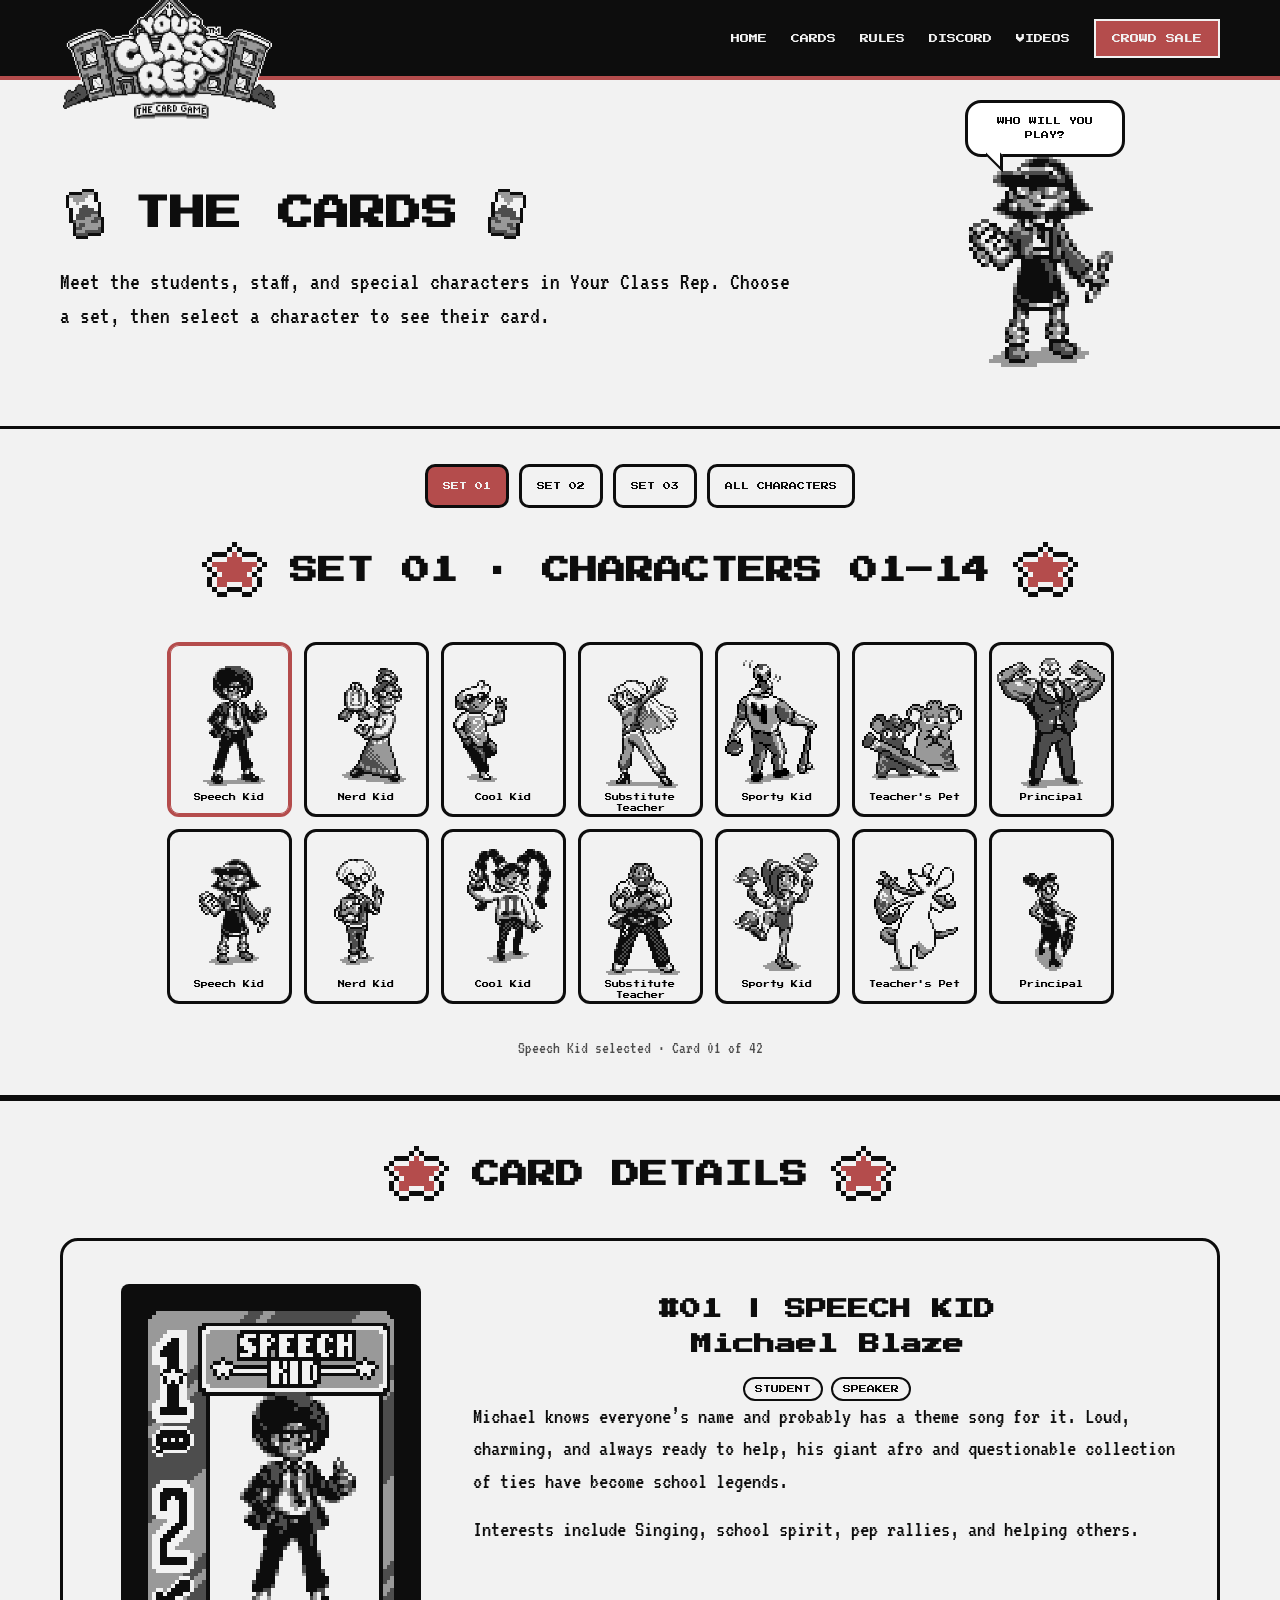
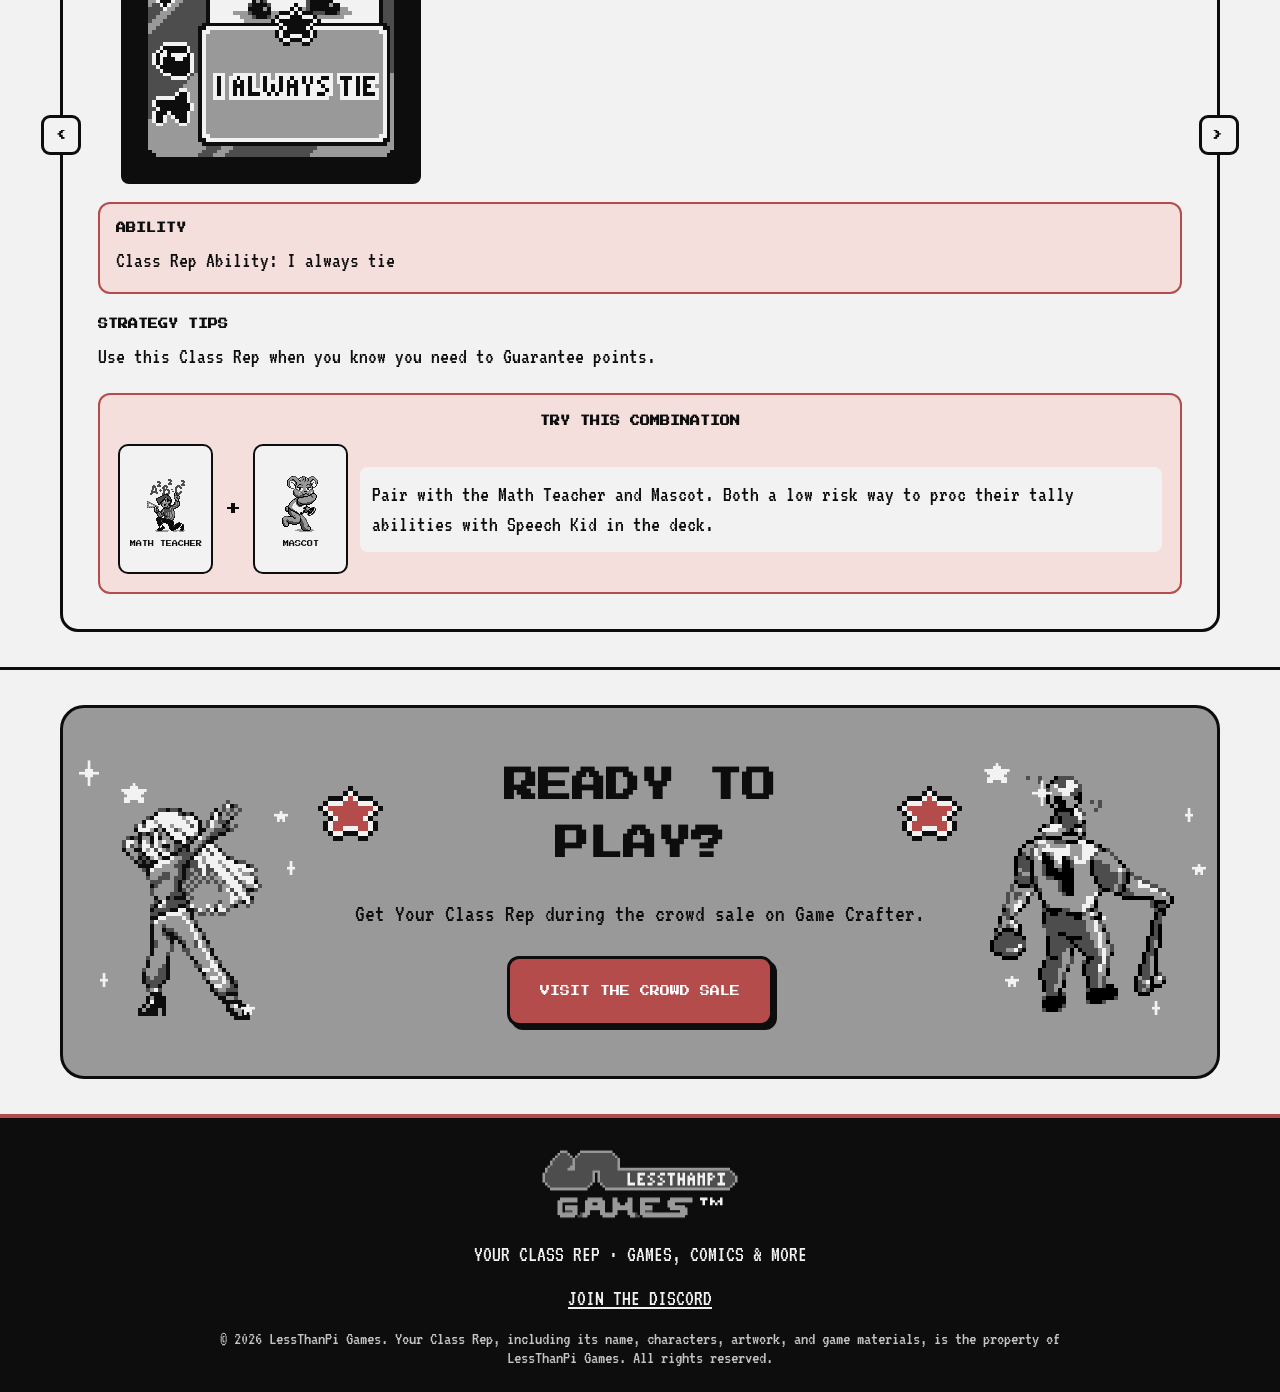
==== cards.html @ 97f9dc80 "Update cards.html" ====
<!doctype html>
<html lang="en">
<head>
  <meta charset="utf-8">
  <meta name="viewport" content="width=device-width, initial-scale=1">
  <title>Meet the Cards | Your Class Rep</title>
  <meta name="description" content="Browse the characters in Your Class Rep and select a character to see their card.">
  <link rel="icon" type="image/png" sizes="32x32" href="images/Assets/favicon-32.png">
  <link rel="icon" type="image/png" sizes="192x192" href="images/Assets/favicon-192.png">
  <link rel="apple-touch-icon" href="images/Assets/apple-touch-icon.png">
  <link rel="preconnect" href="https://fonts.googleapis.com">
  <link rel="preconnect" href="https://fonts.gstatic.com" crossorigin>
  <link href="https://fonts.googleapis.com/css2?family=Press+Start+2P&family=VT323&display=swap" rel="stylesheet">
  <style>
    :root { --black:#0d0d0d; --white:#f2f2f2; --light-gray:#999; --dark-gray:#4d4d4d; --red:#b44c4c; }
    * { box-sizing:border-box; }
    html { scroll-behavior:smooth; scroll-padding-top:100px; }
    body { margin:0; background:var(--white); color:var(--black); font:22px "VT323",monospace; }
    a { color:inherit; }
    h1,h2,h3,.pixel { font-family:"Press Start 2P",monospace; text-transform:uppercase; }
    h1 { font-size:clamp(22px,3vw,36px); line-height:1.5; margin:0; }
    h2 { font-size:clamp(15px,2vw,21px); line-height:1.7; margin:0; }
    h3 { font-size:10px; line-height:1.7; margin:0; }
    p { line-height:1.4; }
    .wrap { width:min(1160px,calc(100% - 40px)); margin:auto; }
    .topbar { position:sticky; top:0; z-index:10; background:var(--black); color:var(--white); border-bottom:4px solid var(--red); }
    .nav { position:relative; min-height:76px; display:flex; align-items:center; justify-content:flex-end; gap:22px; }
    .brand { position:absolute; z-index:2; left:0; top:-8px; display:block; }
    .brand img { display:block; width:220px; height:auto; max-width:none; object-fit:initial; }
    .navlinks { display:flex; align-items:center; justify-content:flex-end; gap:clamp(11px,2vw,24px); }
    .navlinks a { color:var(--white); text-decoration:none; font:9px "Press Start 2P",monospace; }
    .navlinks a:hover { color:#ff8b8b; }
    .navlinks .sale-nav { padding:13px 16px; background:var(--red); border:2px solid var(--white); }
    .page-head { display:grid; grid-template-columns:minmax(0,2fr) minmax(270px,1fr); align-items:center; gap:15px; padding:30px 0 26px; text-align:left; }
    .page-head p { max-width:740px; margin:15px 0 0; font-size:24px; }
    .page-head-portrait { position:relative; display:flex; min-height:290px; align-items:center; justify-content:center; }
    .page-head-art { width:216px; height:280px; object-fit:contain; image-rendering:pixelated; }
    .character-speech { position:absolute; top:-10px; right:95px; width:160px; padding:12px 10px; border:3px solid var(--black); border-radius:16px; background:#fff; font:8px/1.7 "Press Start 2P",monospace; text-align:center; }
    .character-speech::after { content:""; position:absolute; left:18px; bottom:-10px; width:14px; height:14px; border-right:3px solid var(--black); border-bottom:3px solid var(--black); background:#fff; transform:skewY(45deg); }
    .band { padding:35px 0; border-block:3px solid var(--black); }
    .section-title { display:flex; align-items:center; justify-content:center; gap:18px; margin-bottom:22px; text-align:center; }
    .section-title h2 { font-size:clamp(18px,2.7vw,28px); }
    .section-title::before,.section-title::after { content:""; flex:none; width:75px; height:80px; background:center/contain no-repeat url("images/Assets/RedStar.png"); }
    .page-heading { display:flex; align-items:center; justify-content:flex-start; gap:24px; }
    .page-heading img { width:50px; height:75px; object-fit:contain; image-rendering:pixelated; }
    .set-tabs { display:flex; justify-content:center; flex-wrap:wrap; gap:10px; margin:0 0 24px; }
    .set-tab { min-height:44px; padding:10px 15px; color:var(--black); background:var(--white); border:3px solid var(--black); border-radius:10px; font:8px/1.6 "Press Start 2P",monospace; cursor:pointer; }
    .set-tab[aria-pressed="true"],.set-tab:hover { color:var(--white); background:var(--red); }
    .rail-shell { position:relative; }
    .character-rail { display:grid; width:100%; grid-auto-flow:column; grid-template-rows:repeat(2,175px); grid-auto-columns:125px; gap:12px; padding:8px 8px 20px; overflow-x:auto; overscroll-behavior-x:contain; scroll-snap-type:x mandatory; scrollbar-color:var(--red) var(--dark-gray); }
    .character-rail.is-centered { justify-content:center; }
    .character { display:flex; min-width:0; flex-direction:column; align-items:center; justify-content:flex-start; padding:7px 7px 8px; background:var(--white); border:3px solid var(--black); border-radius:12px; scroll-snap-align:start; cursor:pointer; }
    .character img { flex:none; width:108px; height:140px; object-fit:contain; image-rendering:pixelated; }
    .character span { display:block; width:100%; margin-top:1px; font:7px/1.5 "Press Start 2P",monospace; text-align:center; }
    .character[aria-pressed="true"] { border-color:var(--red); box-shadow:inset 0 0 0 1px var(--red); }
    .character:hover,.character:focus-visible { border-color:var(--red); box-shadow:inset 0 0 0 1px var(--red); }
    .detail-visual { float:left; width:32%; margin:8px 28px 18px 0; }
    .card-types { display:flex; width:calc(100% - 32% - 28px); align-items:center; justify-content:center; gap:10px; margin:7px 0 0 calc(32% + 28px); text-align:center; }
    .type-tags { display:flex; justify-content:flex-start; gap:8px; }
    .type-tags span { padding:6px 10px; border:2px solid var(--black); border-radius:18px; background:var(--white); font:8px "Press Start 2P",monospace; }
    .selected-count { margin:12px 0 0; color:var(--dark-gray); font-size:17px; text-align:center; }
    .detail { position:relative; display:flow-root; padding:35px; border:3px solid var(--black); border-radius:18px; background:var(--white); }
    .detail-card { display:flex; justify-content:center; padding:0; background:transparent; border-radius:0; overflow:visible; }
    .detail-card img { display:block; width:min(100%,300px); height:auto; border-radius:8px; object-fit:contain; image-rendering:pixelated; }
    .detail-copy { padding-top:8px; }
    .detail-copy h2 { margin-bottom:14px; }
    #detail-name { width:calc(100% - 32% - 28px); margin:8px 0 14px calc(32% + 28px); text-align:center; }
    #detail-name span { display:block; }
    .card-nav { position:absolute; top:50%; z-index:3; display:grid; width:40px; height:40px; place-items:center; transform:translateY(-50%); color:var(--black); background:var(--white); border:3px solid var(--black); border-radius:9px; font:14px "Press Start 2P",monospace; cursor:pointer; }
    .card-nav.previous { left:-22px; }
    .card-nav.next { right:-22px; }
    .card-nav:hover,.card-nav:focus-visible { color:var(--white); background:var(--red); }
    #detail-name { text-transform:none; }
    .detail-copy p { margin:0 0 16px; font-size:23px; }
    .detail-interests { margin-bottom:12px!important; }
    .detail-interests strong { font-family:"Press Start 2P",monospace; font-size:9px; }
    .placeholder { clear:left; width:100%; margin:20px 0 0; padding:16px; background:#f4dfdc; border:2px solid var(--red); border-radius:12px; }
    .placeholder h3 { margin-bottom:8px; }
    .placeholder p { margin:0; }
    .strategy-tips { clear:left; width:100%; margin:20px 0 0; padding:2px 0; background:var(--white); }
    .strategy-tips h3 { margin-bottom:8px; }
    .strategy-tips p { margin:0; }
    .combination { clear:left; margin-top:20px; padding:18px; background:#f4dfdc; border:2px solid var(--red); border-radius:12px; }
    .combination h3 { margin-bottom:14px; text-align:center; }
    .combination-content { display:grid; grid-template-columns:auto auto auto minmax(150px,1fr); align-items:center; gap:12px; }
    .combo-character { display:flex; width:95px; min-height:130px; flex-direction:column; align-items:center; justify-content:center; padding:8px; color:var(--black); background:var(--white); border:2px solid var(--black); border-radius:10px; text-align:center; text-decoration:none; cursor:pointer; }
    .combo-character:hover,.combo-character:focus-visible { outline:3px solid var(--red); outline-offset:2px; }
    .combo-character img { width:54px; height:70px; object-fit:contain; image-rendering:pixelated; }
    .combo-character span { font:6px/1.6 "Press Start 2P",monospace; }
    .combo-plus { font:16px "Press Start 2P",monospace; }
    .combo-copy { margin:0!important; padding:12px; background:var(--white); border-radius:8px; }
    .community { position:relative; max-width:1160px; min-height:320px; margin:35px auto; padding:50px 250px; color:var(--black); background:var(--light-gray); text-align:center; border:3px solid var(--black); border-radius:24px; overflow:hidden; }
    .community .section-title { margin-bottom:18px; }
    .community .section-title h2 { font-size:clamp(22px,3vw,34px); }
    .community-character { position:absolute; top:50%; width:216px; height:280px; transform:translateY(-50%); }
    .community-character.left { left:15px; }
    .community-character.right { right:15px; }
    .community-art { position:absolute; inset:0; width:216px; height:280px; object-fit:contain; image-rendering:pixelated; pointer-events:none; }
    .community-sparkle { position:absolute; width:42px; height:45px; object-fit:contain; pointer-events:none; }
    .community-sparkle.s4 { top:20px; left:35px; }
    .community-sparkle.s5 { top:95px; right:-18px; }
    .community-sparkle.s6 { bottom:0; right:25px; }
    .community-sparkle.s1 { top:0; left:-10px; }
    .community-sparkle.s2 { top:42px; right:-8px; }
    .community-sparkle.s3 { bottom:28px; left:5px; }
    .community .button { min-height:70px; padding:20px 30px; color:#fff; background:var(--red); border-color:var(--black); border-radius:12px; font-size:10px; }
    .community .button:hover { color:#fff; background:var(--black); }
    .community p { font-size:24px; }
    .button { display:inline-flex; justify-content:center; align-items:center; min-height:48px; padding:12px 18px; color:var(--white); background:var(--red); border:3px solid var(--black); box-shadow:4px 4px 0 var(--black); text-decoration:none; font:8px "Press Start 2P",monospace; line-height:1.8; }
    .button:hover { background:var(--black); }
    footer { padding:25px; color:var(--white); background:var(--black); text-align:center; border-top:4px solid var(--red); }
    .maker-logo { display:block; width:min(210px,58vw); height:auto; margin:0 auto 18px; }
    footer a { color:var(--white); }
    @media(max-width:1000px) {
      .nav { display:block; min-height:0; padding:16px 0 8px; }
      .navlinks { display:flex; width:100%; flex-direction:column; align-items:flex-end; justify-content:flex-start; gap:10px; margin:0; padding:0; text-align:right; }
      .navlinks .sale-nav { margin-left:0; }
    }
    @media(max-width:800px) {
      .brand img { width:220px; }
      .navlinks a { font-size:7px; }
      .detail { padding:22px; }
      .detail-visual { width:34%; margin-right:20px; }
      #detail-name,.card-types { width:calc(100% - 34% - 20px); margin-left:calc(34% + 20px); }
    }
    @media(max-width:560px) {
      body { font-size:20px; }
      .wrap { width:calc(100% - 28px); }
      .brand { top:-6px; }
      .brand img { width:220px; height:auto; }
      .navlinks a { font-size:6px; }
      .navlinks .sale-nav { padding:9px; }
      .page-head { grid-template-columns:minmax(0,2fr) minmax(150px,1fr); gap:8px; padding:22px 0 18px; }
      .page-head-portrait { min-height:160px; }
      .page-head-art { width:108px; height:140px; }
      .character-speech { top:-6px; right:95px; width:125px; padding:8px 6px; font-size:6px; }
      .community { min-height:250px; padding:40px 155px; }
      .community-character { width:108px; height:140px; }
      .community-art { width:108px; height:140px; }
      .community-sparkle { width:30px; height:32px; }
      .community-sparkle.s1 { top:8px; left:-8px; }
      .community-sparkle.s2 { top:32px; right:-8px; }
      .community-sparkle.s3 { bottom:16px; left:0; }
      .band { padding:25px 0; }
      .character-rail { grid-template-rows:repeat(2,115px); grid-auto-columns:105px; gap:9px; }
      .character img { width:54px; height:70px; }
      .character span { font-size:6px; }
      .detail { padding:15px; }
      .detail-visual { width:40%; margin:6px 14px 14px 0; }
      #detail-name,.card-types { width:calc(100% - 40% - 14px); margin-left:calc(40% + 14px); }
      #detail-name { font-size:9px; }
      .card-nav { width:32px; height:32px; font-size:10px; }
      .card-nav.previous { left:2px; }
      .card-nav.next { right:2px; }
      .detail-card img { width:100%; }
      .detail-copy h2 { font-size:14px; }
      .page-head { grid-template-columns:1fr; gap:8px; padding:29px 0 23px; }
      .page-head-portrait { min-height:clamp(210px,70vw,245px); align-items:flex-end; }
      .page-head-art { width:40vw; max-width:160px; height:auto; }
      .character-speech { top:0; right:auto; left:50%; width:min(160px,55vw); padding:6px 7px; font-size:5px; transform:translateX(-50%); }
      .character-speech::after { left:calc(50% - 7px); }
      .page-heading { gap:10px; }
      .page-heading img { width:35px; height:55px; }
      .combination-content { grid-template-columns:auto auto auto; justify-content:center; }
      .combo-copy { grid-column:1 / -1; }
      .community { min-height:220px; margin:20px 14px; padding:30px 68px; }
      .community-character { width:54px; height:70px; }
      .community-character.left { left:4px; }
      .community-character.right { right:4px; }
      .community-art { width:54px; height:70px; }
      .community-sparkle { width:28px; height:30px; }
      .community-sparkle.s1 { top:12px; left:-10px; }
      .community-sparkle.s2 { top:28px; right:-10px; }
      .community-sparkle.s3 { bottom:8px; left:0; }
    }
    @media(max-width:640px) {
      .card-nav { z-index:25; visibility:hidden; opacity:0; pointer-events:none; transition:opacity .15s ease; }
      .card-nav.is-section-visible { visibility:visible; opacity:1; pointer-events:auto; }
    }
  </style>
</head>
<body>
  <header class="topbar">
    <nav class="nav wrap" aria-label="Main navigation">
      <a class="brand" href="index.html" aria-label="Your Class Rep home"><img src="images/Assets/YourClassRepLogo-Large.png" alt="Your Class Rep"></a>
      <div class="navlinks"><a href="index.html">HOME</a><a href="cards.html" aria-current="page">CARDS</a><a href="index.html#how-it-works">RULES</a><a href="https://discord.gg/mZXwqtUXw4" target="_blank" rel="noopener noreferrer">DISCORD</a><a href="index.html#videos">VIDEOS</a><a class="sale-nav" href="https://www.thegamecrafter.com/crowdsale/your-class-rep:-the-card-game" target="_blank" rel="noopener noreferrer">CROWD SALE</a></div>
    </nav>
  </header>
  <main>
    <section class="page-head wrap">
      <div><div class="page-heading"><img src="images/Assets/TinyCardBack-Large-L.png" alt=""><h1>THE CARDS</h1><img src="images/Assets/TinyCardBack-Large-R.png" alt=""></div>
      <p>Meet the students, staff, and special characters in Your Class Rep. Choose a set, then select a character to see their card.</p></div>
      <div class="page-head-portrait"><img class="page-head-art" src="images/Characters/02-SpeechF-Ch.png" alt="Speech Kid 2"><span class="character-speech">WHO WILL YOU PLAY?</span></div>
    </section>
    <section class="band" aria-label="Character sets">
      <div class="wrap">
        <div class="set-tabs" role="group" aria-label="Choose a set">
          <button class="set-tab" type="button" data-set="1" aria-pressed="true">SET 01</button>
          <button class="set-tab" type="button" data-set="2" aria-pressed="false">SET 02</button>
          <button class="set-tab" type="button" data-set="3" aria-pressed="false">SET 03</button>
          <button class="set-tab" type="button" data-set="all" aria-pressed="false">ALL CHARACTERS</button>
        </div>
        <div class="section-title"><h2 id="set-title">SET 01 · CHARACTERS 01–14</h2></div>
        <div class="rail-shell">
          <div class="character-rail" id="character-rail" aria-label="Characters in selected set"></div>
        </div>
        <p class="selected-count" id="selected-count" aria-live="polite">Select a character to view their card.</p>
      </div>
    </section>
    <section class="band" id="card-detail">
      <div class="wrap">
        <div class="section-title"><h2>CARD DETAILS</h2></div>
        <article class="detail" aria-live="polite">
          <button class="card-nav previous" id="previous-card" type="button" aria-label="Previous card">‹</button>
          <button class="card-nav next" id="next-card" type="button" aria-label="Next card">›</button>
          <div class="detail-visual"><div class="detail-card"><img id="full-card" src="images/Cards/01-SpeechM.png" alt="Speech Kid full card"></div></div>
          <div class="detail-copy">
            <h2 id="detail-name"><span id="detail-title-card">#01 | SPEECH KID</span><span id="detail-title-character">Placeholder</span></h2>
            <div class="card-types"><div class="type-tags"><span>STUDENT</span><span>STAFF</span></div></div>
            <p id="detail-bio">Character biography will be added as the character guide is completed.</p>
            <p class="detail-interests"><span id="detail-interests">Interests will be added as the character guide is completed.</span></p>
          </div>
          <div class="placeholder"><h3>ABILITY</h3><p id="detail-ability">The card image shows the current printed stats and ability. More descriptions will be added as the card guide is completed.</p></div>
          <div class="strategy-tips"><h3>STRATEGY TIPS</h3><p id="detail-strategy">Tips and card combinations will be added as the strategy guide is developed.</p></div>
          <div class="combination"><h3>TRY THIS COMBINATION</h3><div class="combination-content"><button class="combo-character" type="button" data-number="11" aria-label="View Teacher's Pet card"><img src="images/Characters/11-PetF-Ch.png" alt=""><span>TEACHER'S PET</span></button><span class="combo-plus">+</span><button class="combo-character" type="button" data-number="12" aria-label="View Teacher's Pet card"><img src="images/Characters/12-PetM-Ch.png" alt=""><span>TEACHER'S PET</span></button><p class="combo-copy">This is a placeholder combination. We’ll add unique pairings and strategy for each card as the guide is completed.</p></div></div>
        </article>
      </div>
    </section>
    <section class="community wrap">
      <div class="community-character left"><img class="community-art" src="images/Characters/07-SubF-Ch.png" alt="" aria-hidden="true"><img class="community-sparkle s1" src="images/Assets/Stars/4pointStarL.png" alt="" aria-hidden="true"><img class="community-sparkle s2" src="images/Assets/Stars/5pointStarS.png" alt="" aria-hidden="true"><img class="community-sparkle s3" src="images/Assets/Stars/4pointStarS.png" alt="" aria-hidden="true"><img class="community-sparkle s4" src="images/Assets/Stars/5pointStarL.png" alt="" aria-hidden="true"><img class="community-sparkle s5" src="images/Assets/Stars/4pointStarS.png" alt="" aria-hidden="true"><img class="community-sparkle s6" src="images/Assets/Stars/5pointStarS.png" alt="" aria-hidden="true"></div>
      <div class="community-character right"><img class="community-art" src="images/Characters/09-SportM-Ch.png" alt="" aria-hidden="true"><img class="community-sparkle s1" src="images/Assets/Stars/5pointStarL.png" alt="" aria-hidden="true"><img class="community-sparkle s2" src="images/Assets/Stars/4pointStarS.png" alt="" aria-hidden="true"><img class="community-sparkle s3" src="images/Assets/Stars/5pointStarS.png" alt="" aria-hidden="true"><img class="community-sparkle s4" src="images/Assets/Stars/4pointStarL.png" alt="" aria-hidden="true"><img class="community-sparkle s5" src="images/Assets/Stars/5pointStarS.png" alt="" aria-hidden="true"><img class="community-sparkle s6" src="images/Assets/Stars/4pointStarS.png" alt="" aria-hidden="true"></div>
      <div class="section-title"><h2>READY TO PLAY?</h2></div>
      <p>Get Your Class Rep during the crowd sale on Game Crafter.</p>
      <a class="button" href="https://www.thegamecrafter.com/crowdsale/your-class-rep:-the-card-game" target="_blank" rel="noopener noreferrer">VISIT THE CROWD SALE</a>
    </section>
  </main>
  <footer><img class="maker-logo" src="images/Assets/LessThanPiGamesLogo-Large.png" alt="LessThanPi Games">YOUR CLASS REP · GAMES, COMICS &amp; MORE<br><br><a href="https://discord.gg/mZXwqtUXw4" target="_blank" rel="noopener noreferrer">JOIN THE DISCORD</a><small class="legal" style="display:block;max-width:900px;margin:20px auto 0;color:#c4c4c4">© 2026 LessThanPi Games. Your Class Rep, including its name, characters, artwork, and game materials, is the property of LessThanPi Games. All rights reserved.</small></footer>
  <script src="character-data.js"></script>
  <script>
    const entries = window.CHARACTER_ENTRIES;
    const details = window.CHARACTER_DETAILS;
    const rail = document.getElementById('character-rail');
    const requestedCard = Number(new URLSearchParams(window.location.search).get('card'));
    let selected = Number.isInteger(requestedCard) && requestedCard >= 1 && requestedCard <= 42 ? requestedCard : 1;
    let activeSet = Math.ceil(selected / 14);
    const detailPanel = document.querySelector('.detail');
    const cardNavButtons = [...document.querySelectorAll('.card-nav')];
    function positionCardNav() {
      if (window.innerWidth > 640) {
        cardNavButtons.forEach(button => button.style.top = '');
        return;
      }
      const rect = detailPanel.getBoundingClientRect();
      const panelTop = rect.top + detailPanel.clientTop;
      cardNavButtons.forEach(button => {
        const halfHeight = button.offsetHeight / 2;
        const minCenter = halfHeight + 8;
        const maxCenter = Math.max(minCenter, detailPanel.clientHeight - halfHeight - 8);
        const center = Math.min(Math.max(window.innerHeight / 2, panelTop + minCenter), panelTop + maxCenter);
        button.style.top = `${center - panelTop}px`;
      });
    }
    window.addEventListener('scroll', () => requestAnimationFrame(positionCardNav), { passive:true });
    window.addEventListener('resize', positionCardNav);
    const abilityPlaceholder = 'The card image shows the current printed stats and ability. More descriptions will be added as the card guide is completed.';
    const strategyPlaceholder = 'Tips and card combinations will be added as the strategy guide is developed.';
    function renderCombinations(detail) {
      const container = document.querySelector('.combination-content');
      const copy = document.createElement('p');
      copy.className = 'combo-copy';
      copy.textContent = detail.combinationText || 'Combination pairings and strategy will be added as the character guide is completed.';
      container.replaceChildren();
      if (detail.combinations?.length) {
        detail.combinations.forEach((number, index) => {
          const entry = entries[number - 1];
          if (index) {
            const plus = document.createElement('span');
            plus.className = 'combo-plus';
            plus.textContent = '+';
            container.append(plus);
          }
          const button = document.createElement('button');
          const id = String(number).padStart(2,'0');
          button.type = 'button';
          button.className = 'combo-character';
          button.dataset.number = number;
          button.setAttribute('aria-label', `View ${entry.name} card`);
          const image = document.createElement('img');
          image.src = `images/Characters/${id}-${entry.artCode}-Ch.png`;
          image.alt = '';
          const label = document.createElement('span');
          label.textContent = entry.name.toUpperCase();
          button.append(image, label);
          button.addEventListener('click', () => {
            const targetSet = Math.ceil(number / 14);
            if (activeSet !== targetSet) showSet(targetSet);
            selectCharacter(number);
            document.getElementById('card-detail').scrollIntoView({ behavior:'smooth', block:'start' });
          });
          container.append(button);
        });
      }
      container.append(copy);
    }
    function selectCharacter(number) {
      selected = number;
      const entry = entries[number-1];
      const detail = details[number] || {};
      document.querySelectorAll('.character').forEach(button => button.setAttribute('aria-pressed', String(Number(button.dataset.number) === number)));
      const id = String(entry.number).padStart(2,'0');
      document.getElementById('full-card').src = `images/Cards/${id}-${entry.code}.png`;
      document.getElementById('full-card').alt = `${entry.name} full card`;
      document.getElementById('detail-title-card').textContent = `#${id} | ${(detail.cardTitle || entry.name).toUpperCase()}`;
      document.getElementById('detail-title-character').textContent = detail.characterName || 'Placeholder';
      const typeTags = document.querySelector('.type-tags');
      typeTags.replaceChildren(...(detail.types || ['Type information will be added.']).map(type => {
        const tag = document.createElement('span');
        tag.textContent = type.toUpperCase();
        return tag;
      }));
      document.getElementById('detail-interests').textContent = detail.interests ? `Interests include ${detail.interests}` : 'Interests will be added as the character guide is completed.';
      document.getElementById('detail-bio').textContent = detail.bio || 'Character biography will be added as the character guide is completed.';
      document.getElementById('detail-ability').textContent = detail.ability || abilityPlaceholder;
      document.getElementById('detail-strategy').textContent = detail.strategy || strategyPlaceholder;
      renderCombinations(detail);
      document.getElementById('selected-count').textContent = `${entry.name} selected · Card ${id} of 42`;
      positionCardNav();
    }
    function showSet(set) {
      activeSet = set;
      const all = set === 'all';
      const first = all ? 1 : (set - 1) * 14 + 1;
      const last = all ? entries.length : first + 13;
      document.getElementById('set-title').textContent = all ? 'ALL CHARACTERS · 01–42' : `SET 0${set} · CHARACTERS ${String(first).padStart(2,'0')}–${String(last).padStart(2,'0')}`;
      document.querySelectorAll('.set-tab').forEach(button => button.setAttribute('aria-pressed', String(button.dataset.set === String(set))));
      rail.replaceChildren();
      entries.slice(first-1,last).forEach(entry => {
        const id = String(entry.number).padStart(2,'0');
        const button = document.createElement('button');
        button.type = 'button'; button.className = 'character'; button.dataset.number = entry.number;
        button.setAttribute('aria-label', `View ${entry.name} card`);
        button.setAttribute('aria-pressed', String(entry.number === selected));
        button.innerHTML = `<img src="images/Characters/${id}-${entry.artCode}-Ch.png" alt=""><span>${entry.name}</span>`;
        button.addEventListener('click', () => {
          selectCharacter(entry.number);
          document.getElementById('card-detail').scrollIntoView({ behavior:'smooth', block:'start' });
        });
        rail.append(button);
      });
      rail.classList.toggle('is-centered', rail.scrollWidth <= rail.clientWidth);
      rail.scrollLeft = 0;
      if (selected < first || selected > last) selectCharacter(first);
      else selectCharacter(selected);
    }
    function navigateCard(direction) {
      const number = ((selected - 1 + direction + entries.length) % entries.length) + 1;
      const targetSet = Math.ceil(number / 14);
      if (activeSet !== 'all' && activeSet !== targetSet) showSet(targetSet);
      selectCharacter(number);
      document.getElementById('card-detail').scrollIntoView({ behavior:'smooth', block:'start' });
    }
    document.getElementById('previous-card').addEventListener('click', () => navigateCard(-1));
    document.getElementById('next-card').addEventListener('click', () => navigateCard(1));
    if ('IntersectionObserver' in window) {
      const navigationObserver = new IntersectionObserver(([entry]) => {
        cardNavButtons.forEach(button => button.classList.toggle('is-section-visible', entry.isIntersecting));
      });
      navigationObserver.observe(detailPanel);
    }
    document.querySelectorAll('.set-tab').forEach(button => button.addEventListener('click', () => showSet(button.dataset.set === 'all' ? 'all' : Number(button.dataset.set))));
    showSet(activeSet);
    positionCardNav();
  </script>
</body>
</html>
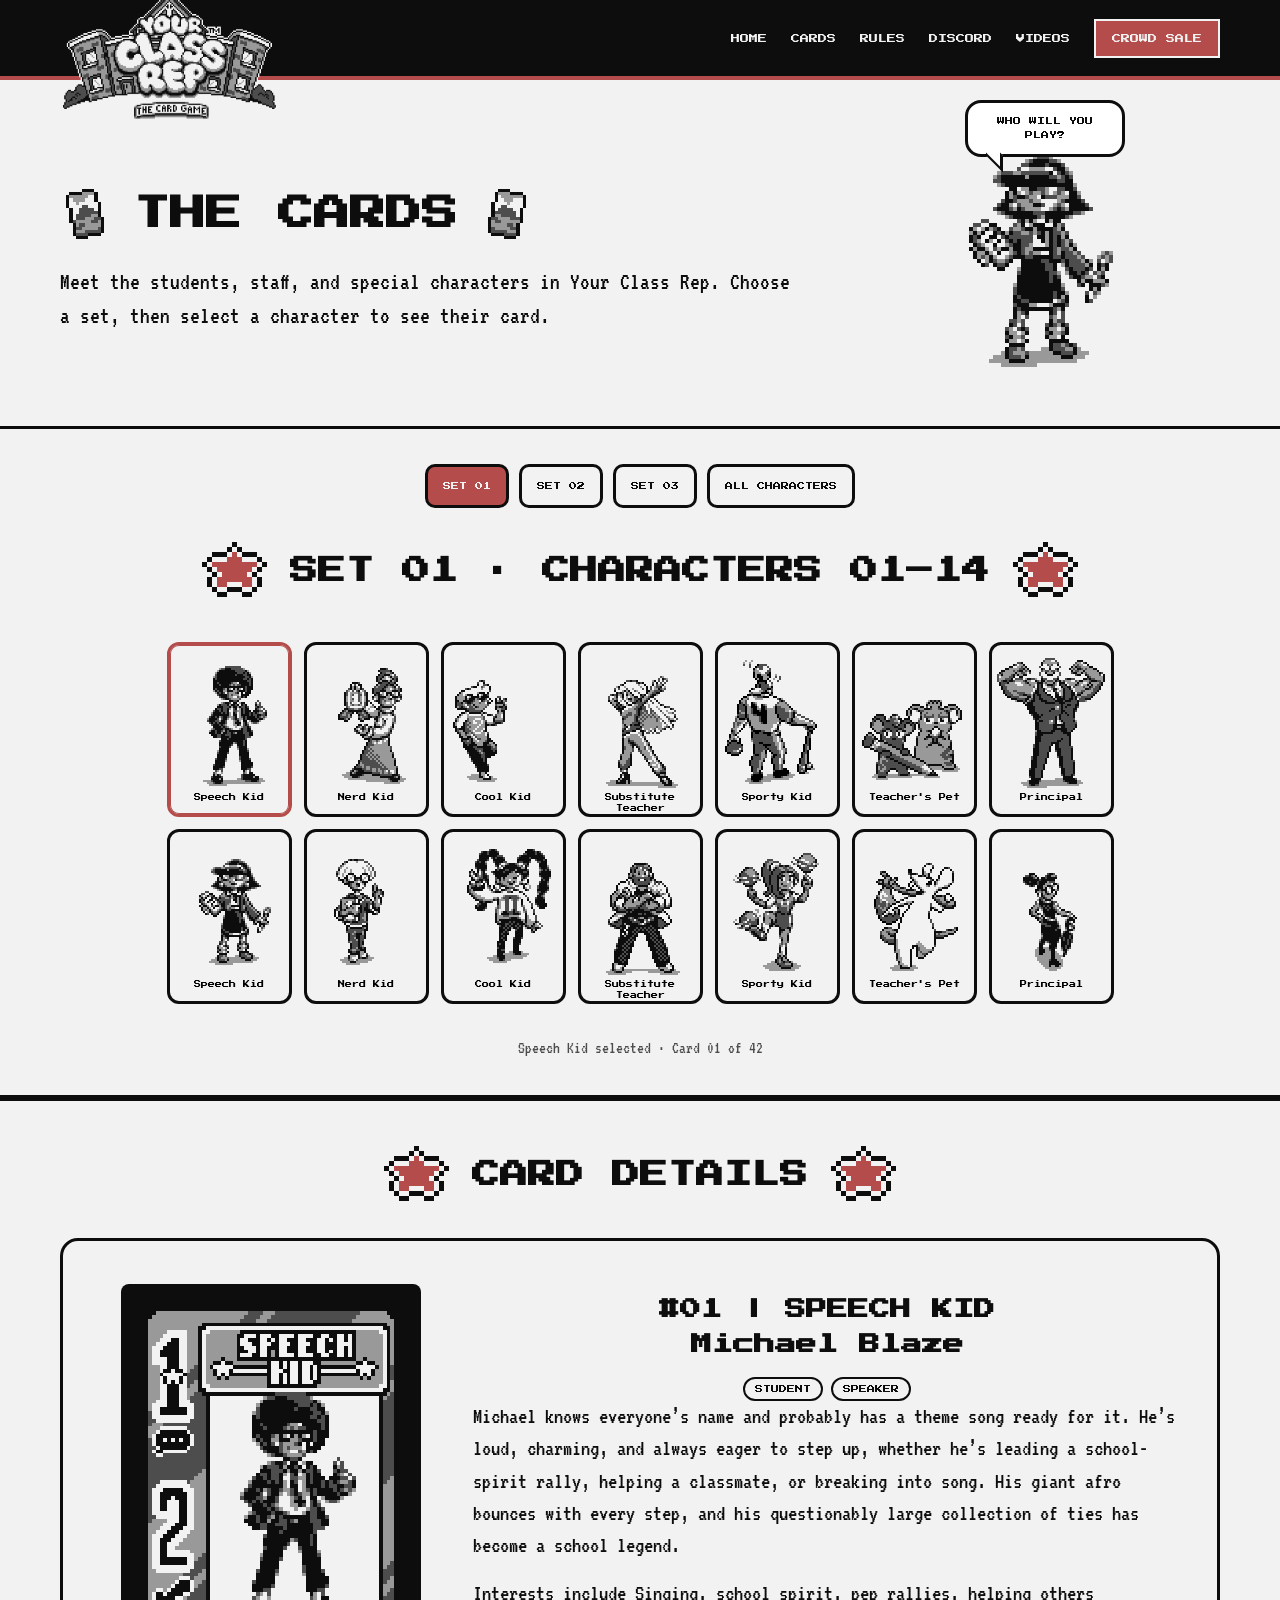
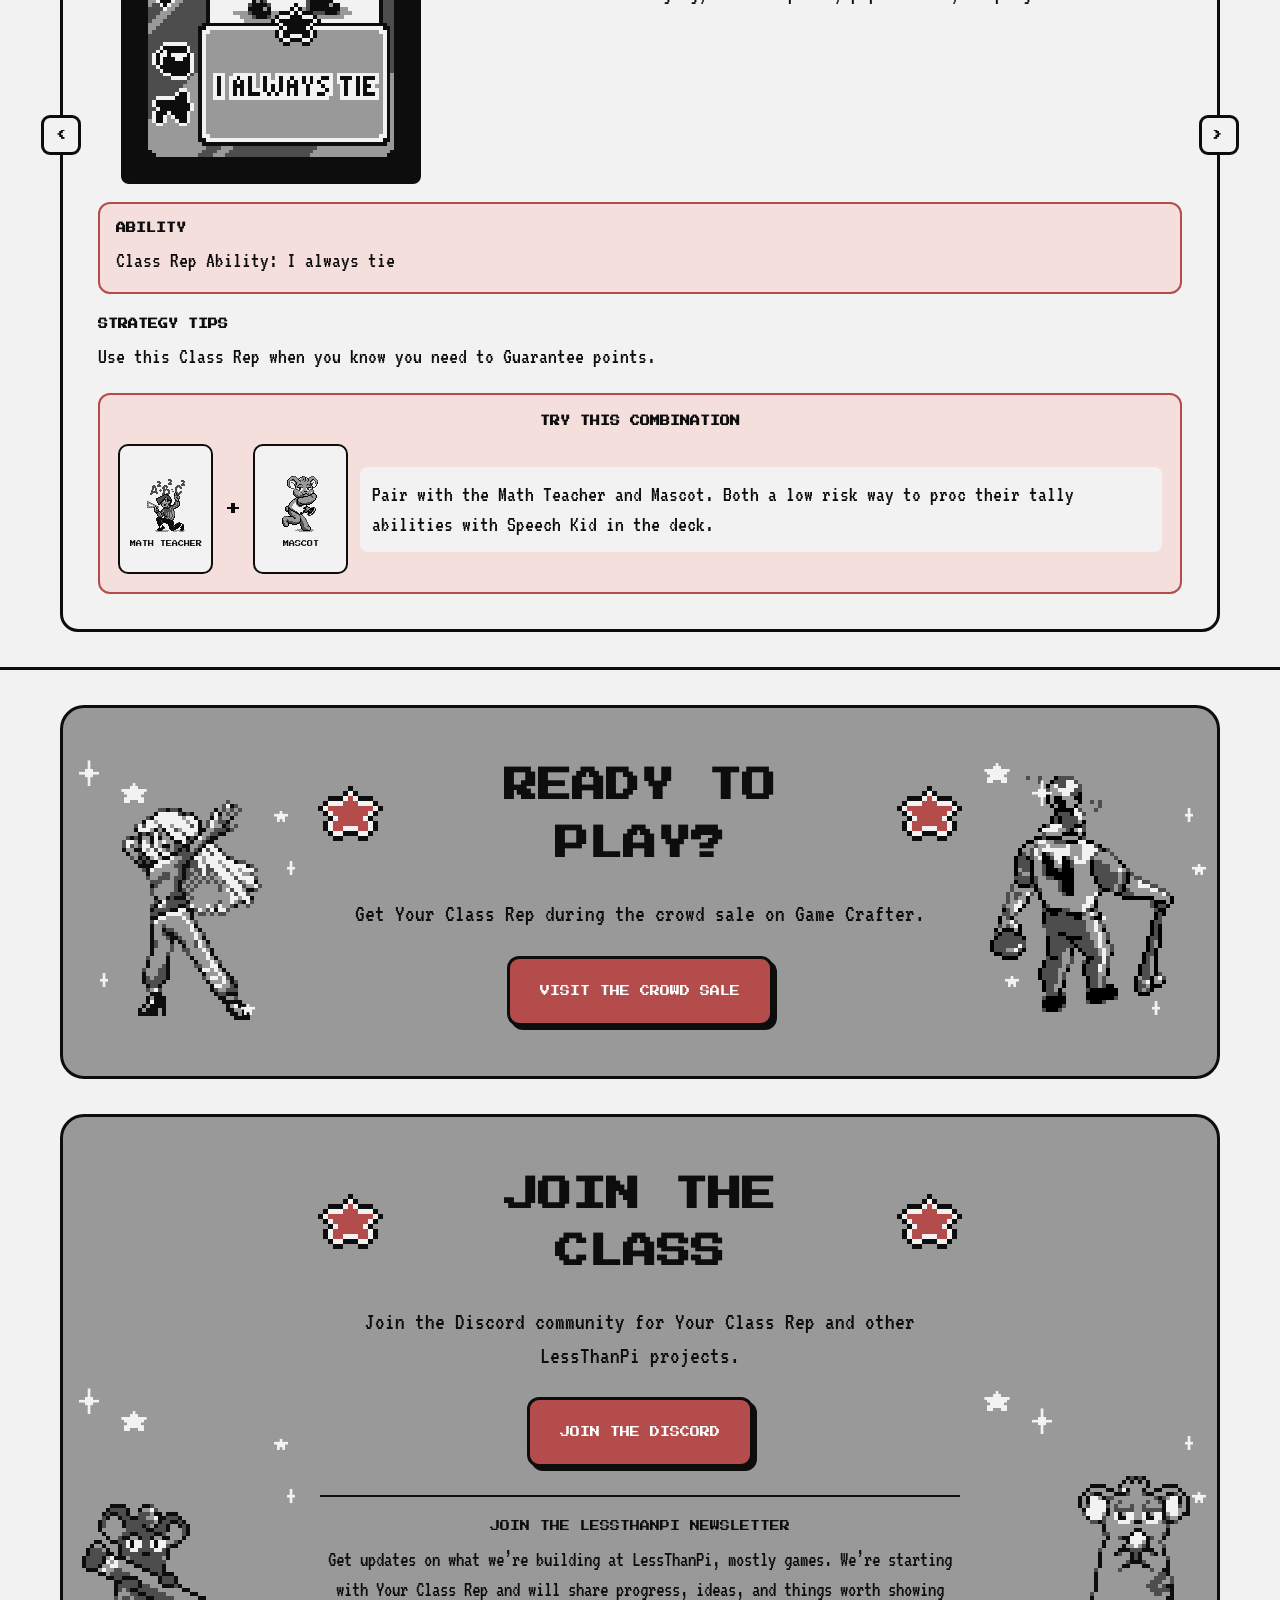
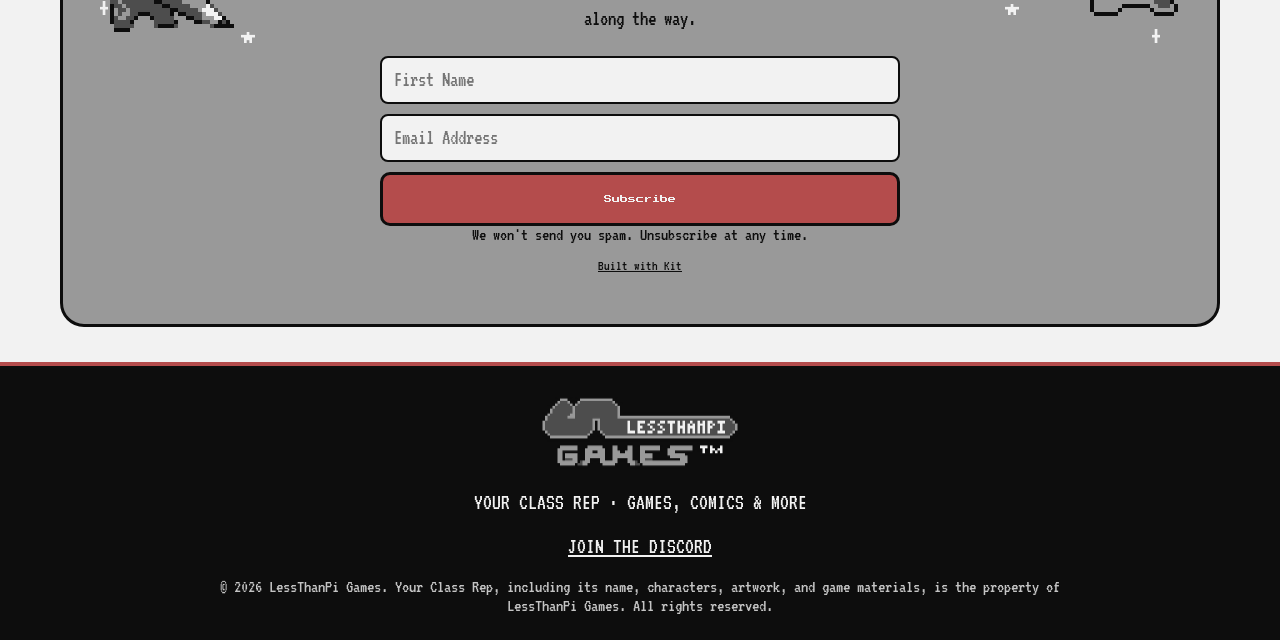
==== commit 13635307: "Major update added rules. Adding rules page." ====
--- a/cards.html
+++ b/cards.html
@@ -4,7 +4,21 @@
   <meta charset="utf-8">
   <meta name="viewport" content="width=device-width, initial-scale=1">
   <title>Meet the Cards | Your Class Rep</title>
-  <meta name="description" content="Browse the characters in Your Class Rep and select a character to see their card.">
+  <meta name="description" content="Browse all 42 Your Class Rep characters and explore their card details, abilities, and strategy tips.">
+  <meta name="robots" content="index, follow, max-image-preview:large">
+  <link rel="canonical" href="https://yourclassrep.com/cards.html">
+  <meta property="og:type" content="website">
+  <meta property="og:site_name" content="Your Class Rep">
+  <meta property="og:title" content="MEET THE CARDS | YOUR CLASS REP">
+  <meta property="og:description" content="Browse all 42 Your Class Rep characters and explore their card details, abilities, and strategy tips.">
+  <meta property="og:url" content="https://yourclassrep.com/cards.html">
+  <meta property="og:image" content="https://yourclassrep.com/images/Action%20Shots/TCG-YCR-ActionShots1.png">
+  <meta property="og:image:alt" content="A fan of Your Class Rep character cards">
+  <meta name="twitter:card" content="summary_large_image">
+  <meta name="twitter:title" content="MEET THE CARDS | YOUR CLASS REP">
+  <meta name="twitter:description" content="Browse all 42 Your Class Rep characters and explore their card details, abilities, and strategy tips.">
+  <meta name="twitter:image" content="https://yourclassrep.com/images/Action%20Shots/TCG-YCR-ActionShots1.png">
+  <meta name="twitter:image:alt" content="A fan of Your Class Rep character cards">
   <link rel="icon" type="image/png" sizes="32x32" href="images/Assets/favicon-32.png">
   <link rel="icon" type="image/png" sizes="192x192" href="images/Assets/favicon-192.png">
   <link rel="apple-touch-icon" href="images/Assets/apple-touch-icon.png">
@@ -178,12 +192,13 @@
       .card-nav.is-section-visible { visibility:visible; opacity:1; pointer-events:auto; }
     }
   </style>
+  <link rel="stylesheet" href="newsletter.css">
 </head>
 <body>
   <header class="topbar">
     <nav class="nav wrap" aria-label="Main navigation">
       <a class="brand" href="index.html" aria-label="Your Class Rep home"><img src="images/Assets/YourClassRepLogo-Large.png" alt="Your Class Rep"></a>
-      <div class="navlinks"><a href="index.html">HOME</a><a href="cards.html" aria-current="page">CARDS</a><a href="index.html#how-it-works">RULES</a><a href="https://discord.gg/mZXwqtUXw4" target="_blank" rel="noopener noreferrer">DISCORD</a><a href="index.html#videos">VIDEOS</a><a class="sale-nav" href="https://www.thegamecrafter.com/crowdsale/your-class-rep:-the-card-game" target="_blank" rel="noopener noreferrer">CROWD SALE</a></div>
+      <div class="navlinks"><a href="index.html">HOME</a><a href="cards.html" aria-current="page">CARDS</a><a href="rules.html">RULES</a><a href="https://discord.gg/mZXwqtUXw4" target="_blank" rel="noopener noreferrer">DISCORD</a><a href="index.html#videos">VIDEOS</a><a class="sale-nav" href="https://www.thegamecrafter.com/crowdsale/your-class-rep:-the-card-game" target="_blank" rel="noopener noreferrer">CROWD SALE</a></div>
     </nav>
   </header>
   <main>
@@ -233,6 +248,30 @@
       <p>Get Your Class Rep during the crowd sale on Game Crafter.</p>
       <a class="button" href="https://www.thegamecrafter.com/crowdsale/your-class-rep:-the-card-game" target="_blank" rel="noopener noreferrer">VISIT THE CROWD SALE</a>
     </section>
+    <section class="community wrap" aria-labelledby="join-class-title">
+      <div class="community-character left"><img class="community-art" src="images/Characters/11-PetF-Ch1.png" alt="" aria-hidden="true"><img class="community-sparkle s1" src="images/Assets/Stars/4pointStarL.png" alt="" aria-hidden="true"><img class="community-sparkle s2" src="images/Assets/Stars/5pointStarS.png" alt="" aria-hidden="true"><img class="community-sparkle s3" src="images/Assets/Stars/4pointStarS.png" alt="" aria-hidden="true"><img class="community-sparkle s4" src="images/Assets/Stars/5pointStarL.png" alt="" aria-hidden="true"><img class="community-sparkle s5" src="images/Assets/Stars/4pointStarS.png" alt="" aria-hidden="true"><img class="community-sparkle s6" src="images/Assets/Stars/5pointStarS.png" alt="" aria-hidden="true"></div>
+      <div class="community-character right"><img class="community-art" src="images/Characters/11-PetF-Ch2.png" alt="" aria-hidden="true"><img class="community-sparkle s1" src="images/Assets/Stars/5pointStarL.png" alt="" aria-hidden="true"><img class="community-sparkle s2" src="images/Assets/Stars/4pointStarS.png" alt="" aria-hidden="true"><img class="community-sparkle s3" src="images/Assets/Stars/5pointStarS.png" alt="" aria-hidden="true"><img class="community-sparkle s4" src="images/Assets/Stars/4pointStarL.png" alt="" aria-hidden="true"><img class="community-sparkle s5" src="images/Assets/Stars/5pointStarS.png" alt="" aria-hidden="true"><img class="community-sparkle s6" src="images/Assets/Stars/4pointStarS.png" alt="" aria-hidden="true"></div>
+      <div class="section-title"><h2 id="join-class-title">JOIN THE CLASS</h2></div>
+      <p>Join the Discord community for Your Class Rep and other LessThanPi projects.</p>
+      <a class="button" href="https://discord.gg/mZXwqtUXw4" target="_blank" rel="noopener noreferrer">JOIN THE DISCORD</a>
+      <div class="newsletter-area">
+        <h3>Join the LessThanPi Newsletter</h3>
+        <p>Get updates on what we’re building at LessThanPi, mostly games. We’re starting with Your Class Rep and will share progress, ideas, and things worth showing along the way.</p>
+        <script src="https://f.convertkit.com/ckjs/ck.5.js"></script>
+        <form action="https://app.kit.com/forms/9570682/subscriptions" class="seva-form formkit-form newsletter-form" method="post" data-sv-form="9570682" data-uid="beb55ba1cf" data-format="inline" data-version="5" data-options="{&quot;settings&quot;:{&quot;after_subscribe&quot;:{&quot;action&quot;:&quot;message&quot;,&quot;success_message&quot;:&quot;Success! Now check your email to confirm your subscription.&quot;,&quot;redirect_url&quot;:&quot;&quot;},&quot;analytics&quot;:{&quot;google&quot;:null,&quot;fathom&quot;:null,&quot;facebook&quot;:null,&quot;segment&quot;:null,&quot;pinterest&quot;:null,&quot;sparkloop&quot;:null,&quot;googletagmanager&quot;:null},&quot;modal&quot;:{&quot;trigger&quot;:&quot;timer&quot;,&quot;scroll_percentage&quot;:null,&quot;timer&quot;:5,&quot;devices&quot;:&quot;all&quot;,&quot;show_once_every&quot;:15},&quot;powered_by&quot;:{&quot;show&quot;:true,&quot;url&quot;:&quot;https://kit.com/features/forms?utm_campaign=poweredby&amp;utm_content=form&amp;utm_medium=referral&amp;utm_source=dynamic&quot;},&quot;recaptcha&quot;:{&quot;enabled&quot;:false},&quot;return_visitor&quot;:{&quot;action&quot;:&quot;show&quot;,&quot;custom_content&quot;:&quot;&quot;},&quot;slide_in&quot;:{&quot;display_in&quot;:&quot;bottom_right&quot;,&quot;trigger&quot;:&quot;timer&quot;,&quot;scroll_percentage&quot;:null,&quot;timer&quot;:5,&quot;devices&quot;:&quot;all&quot;,&quot;show_once_every&quot;:15},&quot;sticky_bar&quot;:{&quot;display_in&quot;:&quot;top&quot;,&quot;trigger&quot;:&quot;timer&quot;,&quot;scroll_percentage&quot;:null,&quot;timer&quot;:5,&quot;devices&quot;:&quot;all&quot;,&quot;show_once_every&quot;:15}},&quot;version&quot;:&quot;5&quot;}" min-width="400 500 600 700 800">
+          <div data-style="minimal">
+            <ul class="formkit-alert formkit-alert-error" data-element="errors" data-group="alert"></ul>
+            <div data-element="fields" data-stacked="true" class="seva-fields formkit-fields">
+              <div class="formkit-field"><input class="formkit-input" aria-label="First Name" name="fields[first_name]" required placeholder="First Name" type="text"></div>
+              <div class="formkit-field"><input class="formkit-input" name="email_address" aria-label="Email Address" placeholder="Email Address" required type="email"></div>
+              <button data-element="submit" class="formkit-submit"><div class="formkit-spinner"><div></div><div></div><div></div></div><span>Subscribe</span></button>
+            </div>
+            <div class="formkit-guarantee" data-element="guarantee">We won't send you spam. Unsubscribe at any time.</div>
+            <div class="formkit-powered-by-convertkit-container"><a href="https://kit.com/features/forms?utm_campaign=poweredby&amp;utm_content=form&amp;utm_medium=referral&amp;utm_source=dynamic" data-element="powered-by" class="formkit-powered-by-convertkit" target="_blank" rel="nofollow noopener">Built with Kit</a></div>
+          </div>
+        </form>
+      </div>
+    </section>
   </main>
   <footer><img class="maker-logo" src="images/Assets/LessThanPiGamesLogo-Large.png" alt="LessThanPi Games">YOUR CLASS REP · GAMES, COMICS &amp; MORE<br><br><a href="https://discord.gg/mZXwqtUXw4" target="_blank" rel="noopener noreferrer">JOIN THE DISCORD</a><small class="legal" style="display:block;max-width:900px;margin:20px auto 0;color:#c4c4c4">© 2026 LessThanPi Games. Your Class Rep, including its name, characters, artwork, and game materials, is the property of LessThanPi Games. All rights reserved.</small></footer>
   <script src="character-data.js"></script>
--- a/newsletter.css
+++ b/newsletter.css
@@ -0,0 +1,75 @@
+.newsletter-area {
+  max-width: 640px;
+  margin: 28px auto 0;
+  padding-top: 20px;
+  border-top: 2px solid var(--black);
+  text-align: center;
+}
+
+.newsletter-area h3 {
+  margin: 0 0 10px;
+  font: 10px/1.8 "Press Start 2P", monospace;
+  text-transform: uppercase;
+}
+
+.newsletter-area > p {
+  margin: 0 auto 14px;
+  font-size: 21px;
+}
+
+.newsletter-form {
+  max-width: 520px !important;
+  margin: 0 auto !important;
+  padding: 0 !important;
+  overflow: visible !important;
+  color: var(--black) !important;
+  background: transparent !important;
+  border: 0 !important;
+  border-radius: 0 !important;
+}
+
+.newsletter-form .formkit-background { display: none !important; }
+.newsletter-form [data-style="minimal"] { padding: 0 !important; }
+
+.newsletter-form .formkit-fields {
+  display: flex !important;
+  flex-direction: column !important;
+  gap: 10px;
+  margin: 0 auto !important;
+}
+
+.newsletter-form .formkit-field,
+.newsletter-form .formkit-submit {
+  flex: 1 1 auto !important;
+  min-width: 0 !important;
+  width: 100% !important;
+  margin: 0 !important;
+}
+
+.newsletter-form .formkit-input {
+  width: 100% !important;
+  min-height: 48px;
+  padding: 10px 12px !important;
+  color: var(--black) !important;
+  background: var(--white) !important;
+  border: 2px solid var(--black) !important;
+  border-radius: 8px !important;
+  font: 21px "VT323", monospace !important;
+}
+
+.newsletter-form .formkit-submit {
+  min-height: 54px;
+  padding: 12px !important;
+  color: var(--white) !important;
+  background: var(--red) !important;
+  border: 3px solid var(--black) !important;
+  border-radius: 10px !important;
+  font: 8px "Press Start 2P", monospace !important;
+  cursor: pointer;
+}
+
+.newsletter-form .formkit-submit:hover,
+.newsletter-form .formkit-submit:focus-visible { background: var(--black) !important; }
+.newsletter-form .formkit-guarantee { color: var(--black) !important; font: 18px "VT323", monospace !important; }
+.newsletter-form .formkit-powered-by-convertkit-container { margin: 8px 0 0 !important; }
+.newsletter-form .formkit-powered-by-convertkit { color: var(--black); font: 14px "VT323", monospace; }
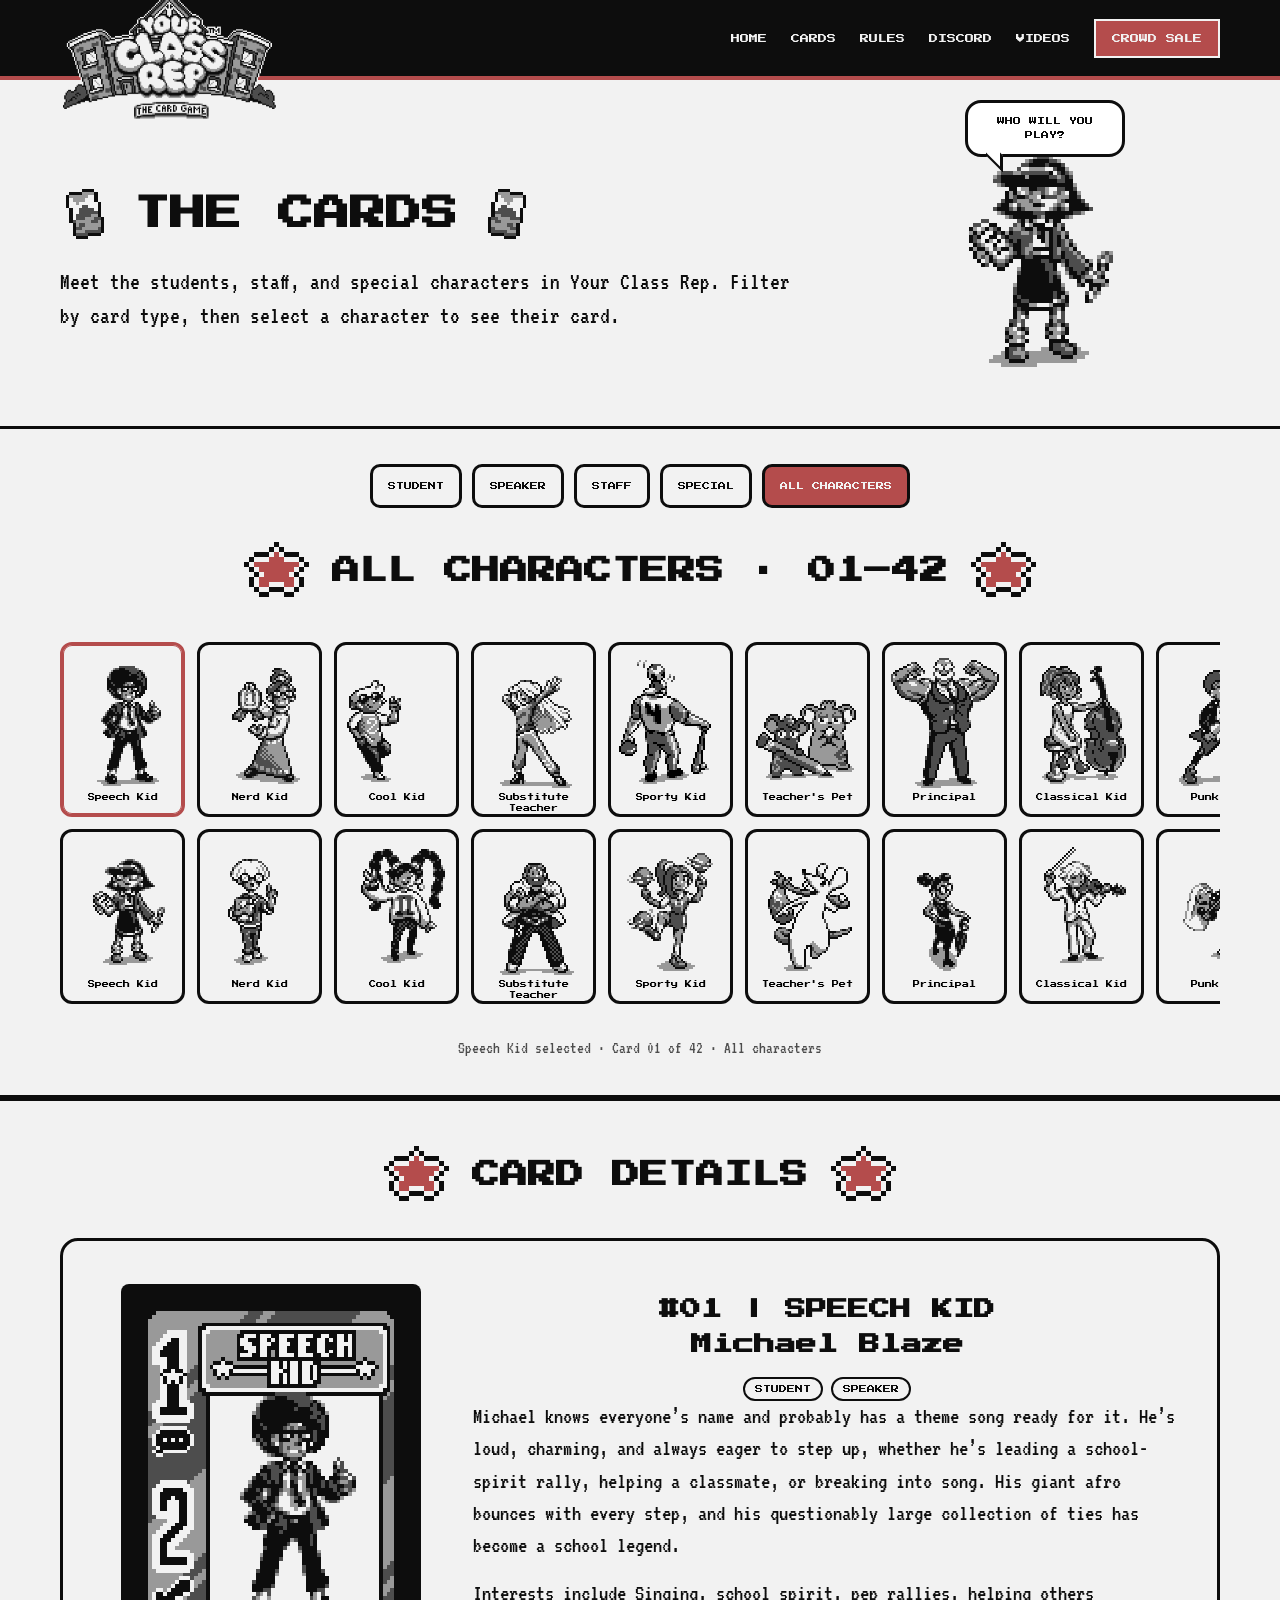
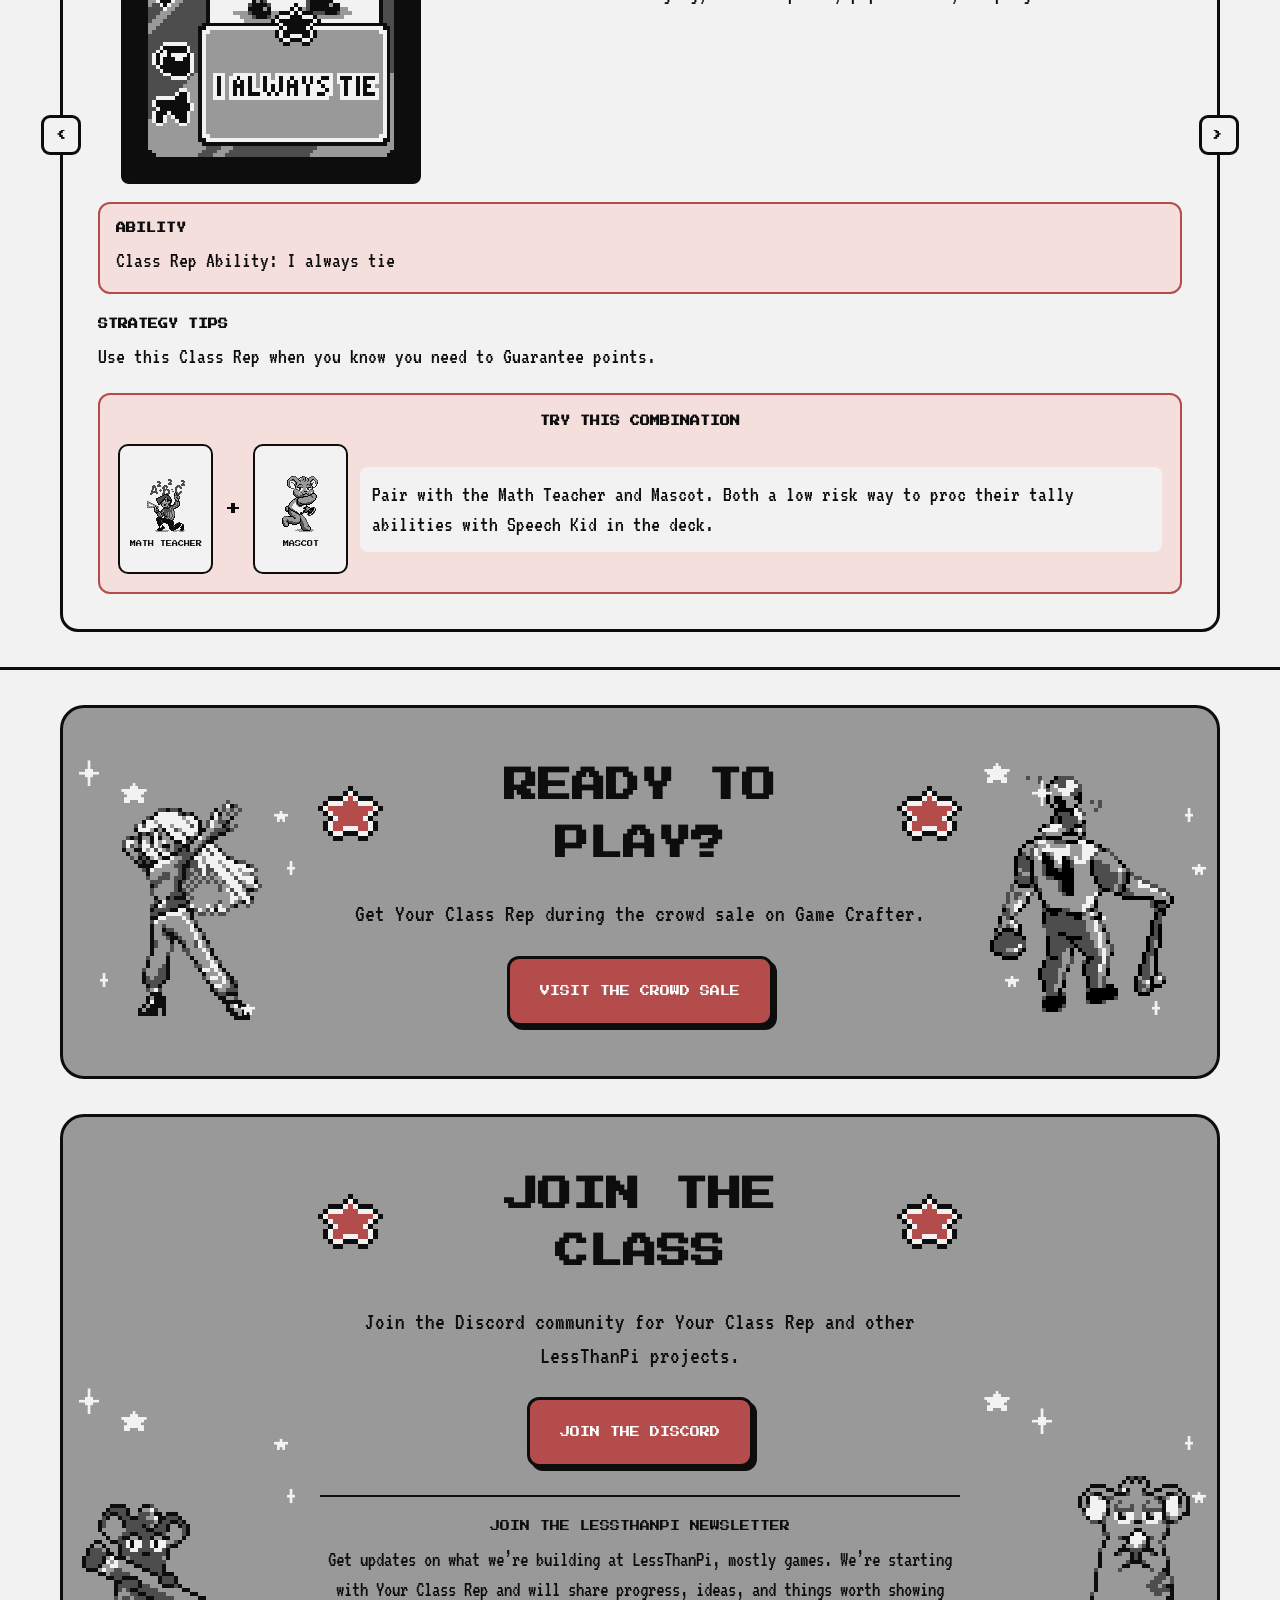
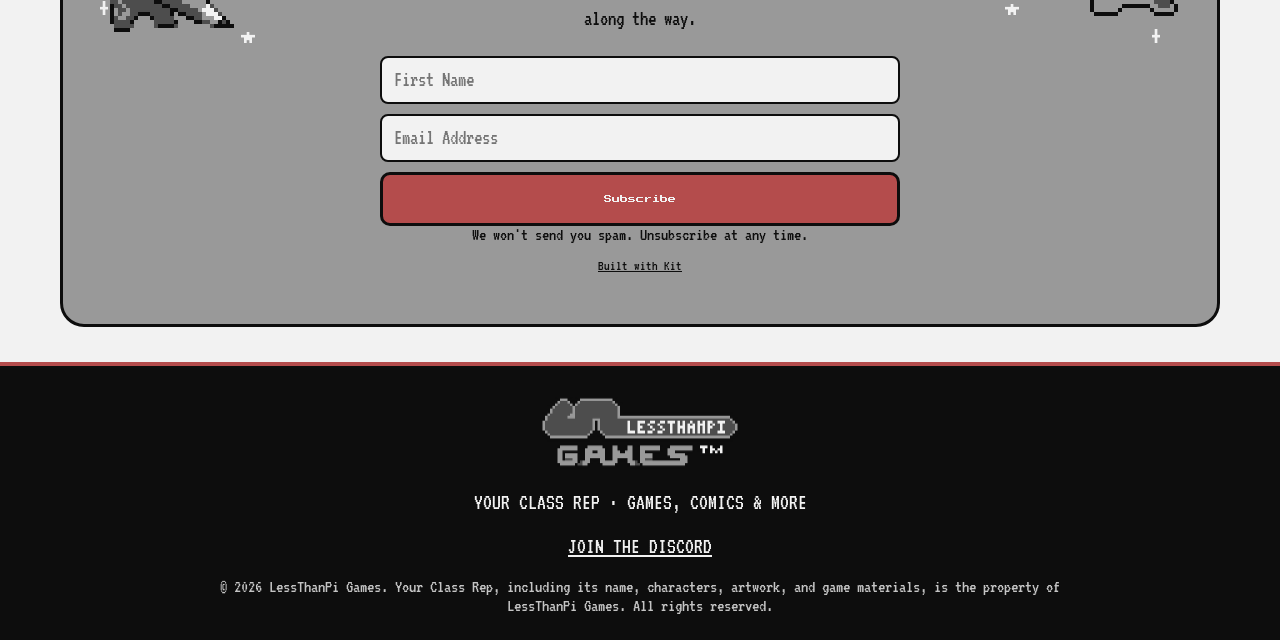
==== commit e2f436e2: "Update cards.html" ====
--- a/cards.html
+++ b/cards.html
@@ -57,9 +57,9 @@
     .section-title::before,.section-title::after { content:""; flex:none; width:75px; height:80px; background:center/contain no-repeat url("images/Assets/RedStar.png"); }
     .page-heading { display:flex; align-items:center; justify-content:flex-start; gap:24px; }
     .page-heading img { width:50px; height:75px; object-fit:contain; image-rendering:pixelated; }
-    .set-tabs { display:flex; justify-content:center; flex-wrap:wrap; gap:10px; margin:0 0 24px; }
-    .set-tab { min-height:44px; padding:10px 15px; color:var(--black); background:var(--white); border:3px solid var(--black); border-radius:10px; font:8px/1.6 "Press Start 2P",monospace; cursor:pointer; }
-    .set-tab[aria-pressed="true"],.set-tab:hover { color:var(--white); background:var(--red); }
+    .type-tabs { display:flex; justify-content:center; flex-wrap:wrap; gap:10px; margin:0 0 24px; }
+    .type-tab { min-height:44px; padding:10px 15px; color:var(--black); background:var(--white); border:3px solid var(--black); border-radius:10px; font:8px/1.6 "Press Start 2P",monospace; cursor:pointer; }
+    .type-tab[aria-pressed="true"],.type-tab:hover { color:var(--white); background:var(--red); }
     .rail-shell { position:relative; }
     .character-rail { display:grid; width:100%; grid-auto-flow:column; grid-template-rows:repeat(2,175px); grid-auto-columns:125px; gap:12px; padding:8px 8px 20px; overflow-x:auto; overscroll-behavior-x:contain; scroll-snap-type:x mandatory; scrollbar-color:var(--red) var(--dark-gray); }
     .character-rail.is-centered { justify-content:center; }
@@ -204,20 +204,21 @@
   <main>
     <section class="page-head wrap">
       <div><div class="page-heading"><img src="images/Assets/TinyCardBack-Large-L.png" alt=""><h1>THE CARDS</h1><img src="images/Assets/TinyCardBack-Large-R.png" alt=""></div>
-      <p>Meet the students, staff, and special characters in Your Class Rep. Choose a set, then select a character to see their card.</p></div>
+      <p>Meet the students, staff, and special characters in Your Class Rep. Filter by card type, then select a character to see their card.</p></div>
       <div class="page-head-portrait"><img class="page-head-art" src="images/Characters/02-SpeechF-Ch.png" alt="Speech Kid 2"><span class="character-speech">WHO WILL YOU PLAY?</span></div>
     </section>
-    <section class="band" aria-label="Character sets">
+    <section class="band" aria-label="Filter characters by type">
       <div class="wrap">
-        <div class="set-tabs" role="group" aria-label="Choose a set">
-          <button class="set-tab" type="button" data-set="1" aria-pressed="true">SET 01</button>
-          <button class="set-tab" type="button" data-set="2" aria-pressed="false">SET 02</button>
-          <button class="set-tab" type="button" data-set="3" aria-pressed="false">SET 03</button>
-          <button class="set-tab" type="button" data-set="all" aria-pressed="false">ALL CHARACTERS</button>
+        <div class="type-tabs" role="group" aria-label="Choose a card type">
+          <button class="type-tab" type="button" data-type="Student" aria-pressed="false">STUDENT</button>
+          <button class="type-tab" type="button" data-type="Speaker" aria-pressed="false">SPEAKER</button>
+          <button class="type-tab" type="button" data-type="Staff" aria-pressed="false">STAFF</button>
+          <button class="type-tab" type="button" data-type="Special" aria-pressed="false">SPECIAL</button>
+          <button class="type-tab" type="button" data-type="all" aria-pressed="true">ALL CHARACTERS</button>
         </div>
-        <div class="section-title"><h2 id="set-title">SET 01 · CHARACTERS 01–14</h2></div>
+        <div class="section-title"><h2 id="type-title">ALL CHARACTERS · 01–42</h2></div>
         <div class="rail-shell">
-          <div class="character-rail" id="character-rail" aria-label="Characters in selected set"></div>
+          <div class="character-rail" id="character-rail" aria-label="Characters matching selected type"></div>
         </div>
         <p class="selected-count" id="selected-count" aria-live="polite">Select a character to view their card.</p>
       </div>
@@ -281,7 +282,7 @@
     const rail = document.getElementById('character-rail');
     const requestedCard = Number(new URLSearchParams(window.location.search).get('card'));
     let selected = Number.isInteger(requestedCard) && requestedCard >= 1 && requestedCard <= 42 ? requestedCard : 1;
-    let activeSet = Math.ceil(selected / 14);
+    let activeType = 'all';
     const detailPanel = document.querySelector('.detail');
     const cardNavButtons = [...document.querySelectorAll('.card-nav')];
     function positionCardNav() {
@@ -331,8 +332,7 @@
           label.textContent = entry.name.toUpperCase();
           button.append(image, label);
           button.addEventListener('click', () => {
-            const targetSet = Math.ceil(number / 14);
-            if (activeSet !== targetSet) showSet(targetSet);
+            if (activeType !== 'all' && !(details[number]?.types || []).includes(activeType)) showType('all');
             selectCharacter(number);
             document.getElementById('card-detail').scrollIntoView({ behavior:'smooth', block:'start' });
           });
@@ -362,18 +362,21 @@
       document.getElementById('detail-ability').textContent = detail.ability || abilityPlaceholder;
       document.getElementById('detail-strategy').textContent = detail.strategy || strategyPlaceholder;
       renderCombinations(detail);
-      document.getElementById('selected-count').textContent = `${entry.name} selected · Card ${id} of 42`;
+      const category = activeType === 'all' ? 'All characters' : activeType;
+      document.getElementById('selected-count').textContent = `${entry.name} selected · Card ${id} of 42 · ${category}`;
       positionCardNav();
     }
-    function showSet(set) {
-      activeSet = set;
-      const all = set === 'all';
-      const first = all ? 1 : (set - 1) * 14 + 1;
-      const last = all ? entries.length : first + 13;
-      document.getElementById('set-title').textContent = all ? 'ALL CHARACTERS · 01–42' : `SET 0${set} · CHARACTERS ${String(first).padStart(2,'0')}–${String(last).padStart(2,'0')}`;
-      document.querySelectorAll('.set-tab').forEach(button => button.setAttribute('aria-pressed', String(button.dataset.set === String(set))));
+    function getVisibleEntries(type = activeType) {
+      return type === 'all' ? entries : entries.filter(entry => (details[entry.number]?.types || []).includes(type));
+    }
+    function showType(type) {
+      activeType = type;
+      const visibleEntries = getVisibleEntries(type);
+      document.getElementById('type-title').textContent = type === 'all' ? 'ALL CHARACTERS · 01–42' : `${type.toUpperCase()} CARDS · ${visibleEntries.length}`;
+      document.querySelectorAll('.type-tab').forEach(button => button.setAttribute('aria-pressed', String(button.dataset.type === type)));
+      rail.setAttribute('aria-label', type === 'all' ? 'All characters' : `${type} characters`);
       rail.replaceChildren();
-      entries.slice(first-1,last).forEach(entry => {
+      visibleEntries.forEach(entry => {
         const id = String(entry.number).padStart(2,'0');
         const button = document.createElement('button');
         button.type = 'button'; button.className = 'character'; button.dataset.number = entry.number;
@@ -388,13 +391,14 @@
       });
       rail.classList.toggle('is-centered', rail.scrollWidth <= rail.clientWidth);
       rail.scrollLeft = 0;
-      if (selected < first || selected > last) selectCharacter(first);
+      if (!visibleEntries.some(entry => entry.number === selected)) selectCharacter(visibleEntries[0].number);
       else selectCharacter(selected);
     }
     function navigateCard(direction) {
-      const number = ((selected - 1 + direction + entries.length) % entries.length) + 1;
-      const targetSet = Math.ceil(number / 14);
-      if (activeSet !== 'all' && activeSet !== targetSet) showSet(targetSet);
+      const visibleEntries = getVisibleEntries();
+      const currentIndex = visibleEntries.findIndex(entry => entry.number === selected);
+      const nextIndex = (currentIndex + direction + visibleEntries.length) % visibleEntries.length;
+      const number = visibleEntries[nextIndex].number;
       selectCharacter(number);
       document.getElementById('card-detail').scrollIntoView({ behavior:'smooth', block:'start' });
     }
@@ -406,8 +410,8 @@
       });
       navigationObserver.observe(detailPanel);
     }
-    document.querySelectorAll('.set-tab').forEach(button => button.addEventListener('click', () => showSet(button.dataset.set === 'all' ? 'all' : Number(button.dataset.set))));
-    showSet(activeSet);
+    document.querySelectorAll('.type-tab').forEach(button => button.addEventListener('click', () => showType(button.dataset.type)));
+    showType(activeType);
     positionCardNav();
   </script>
 </body>
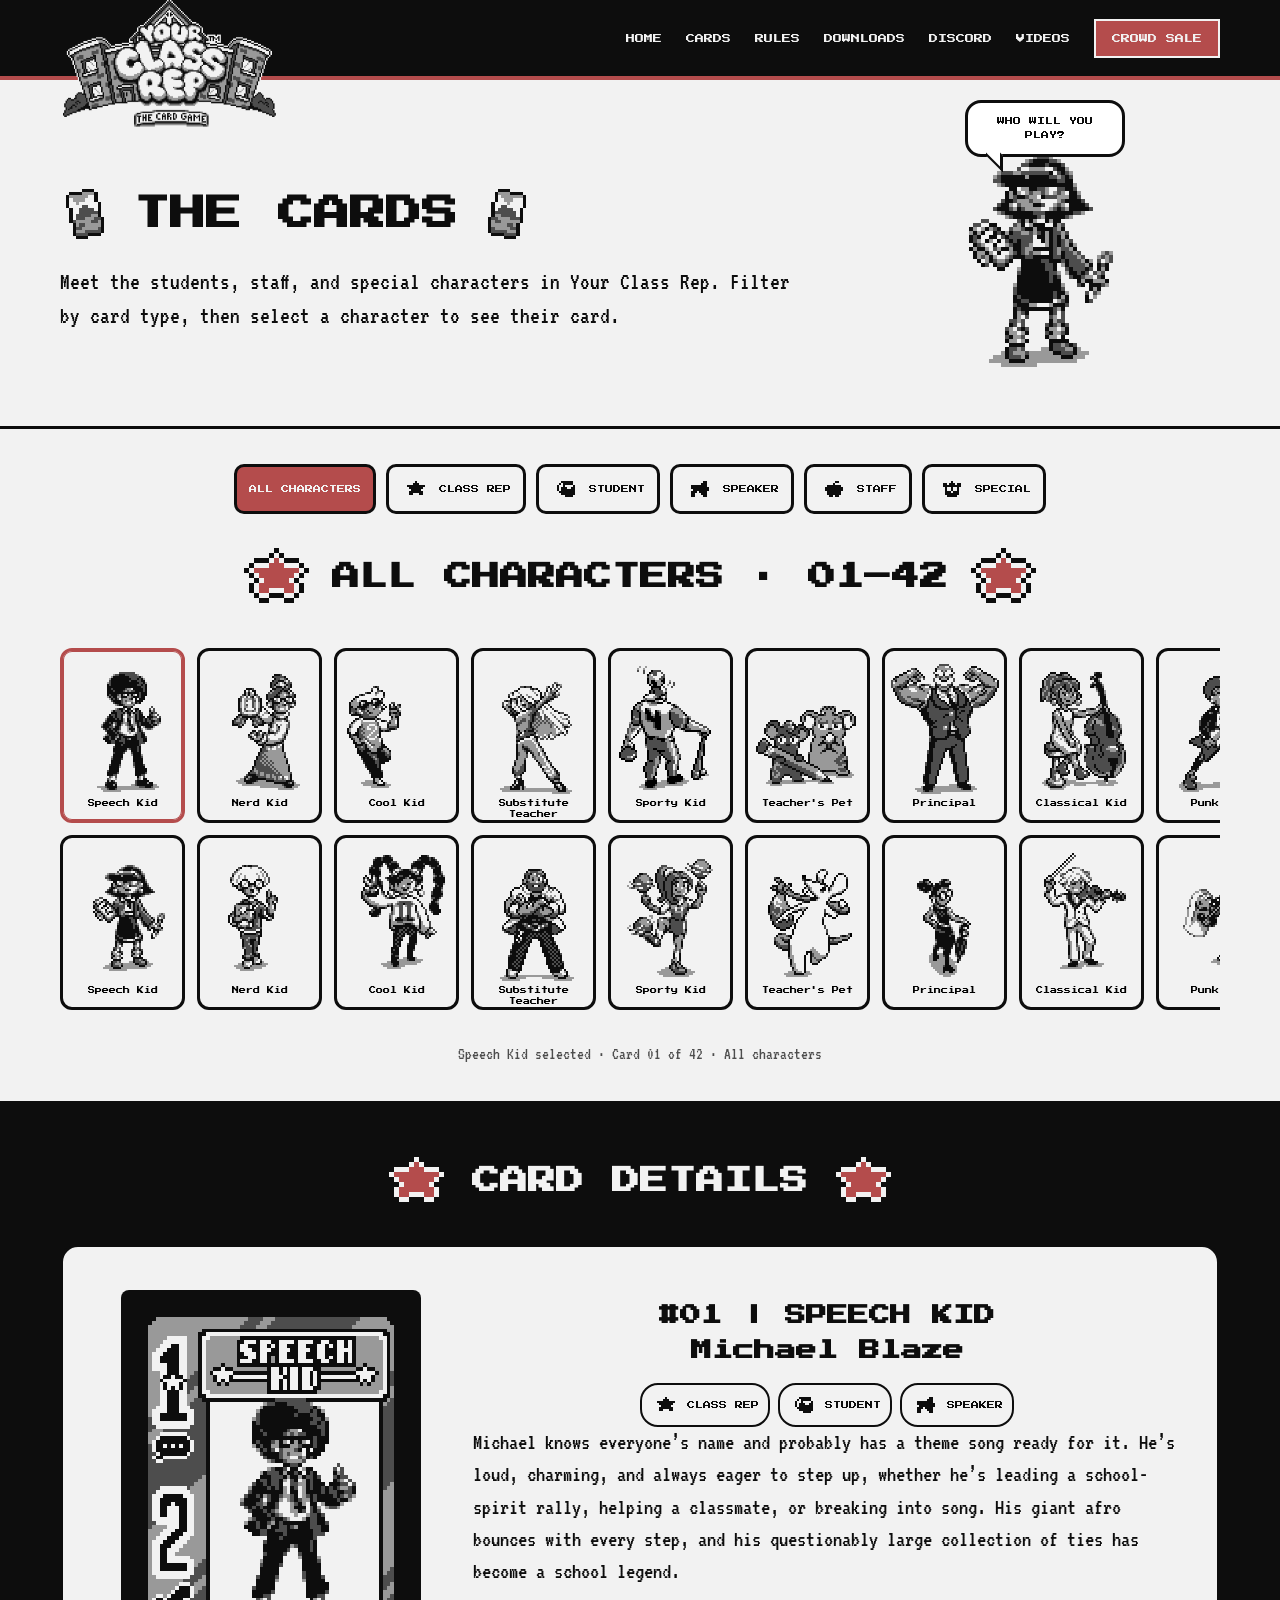
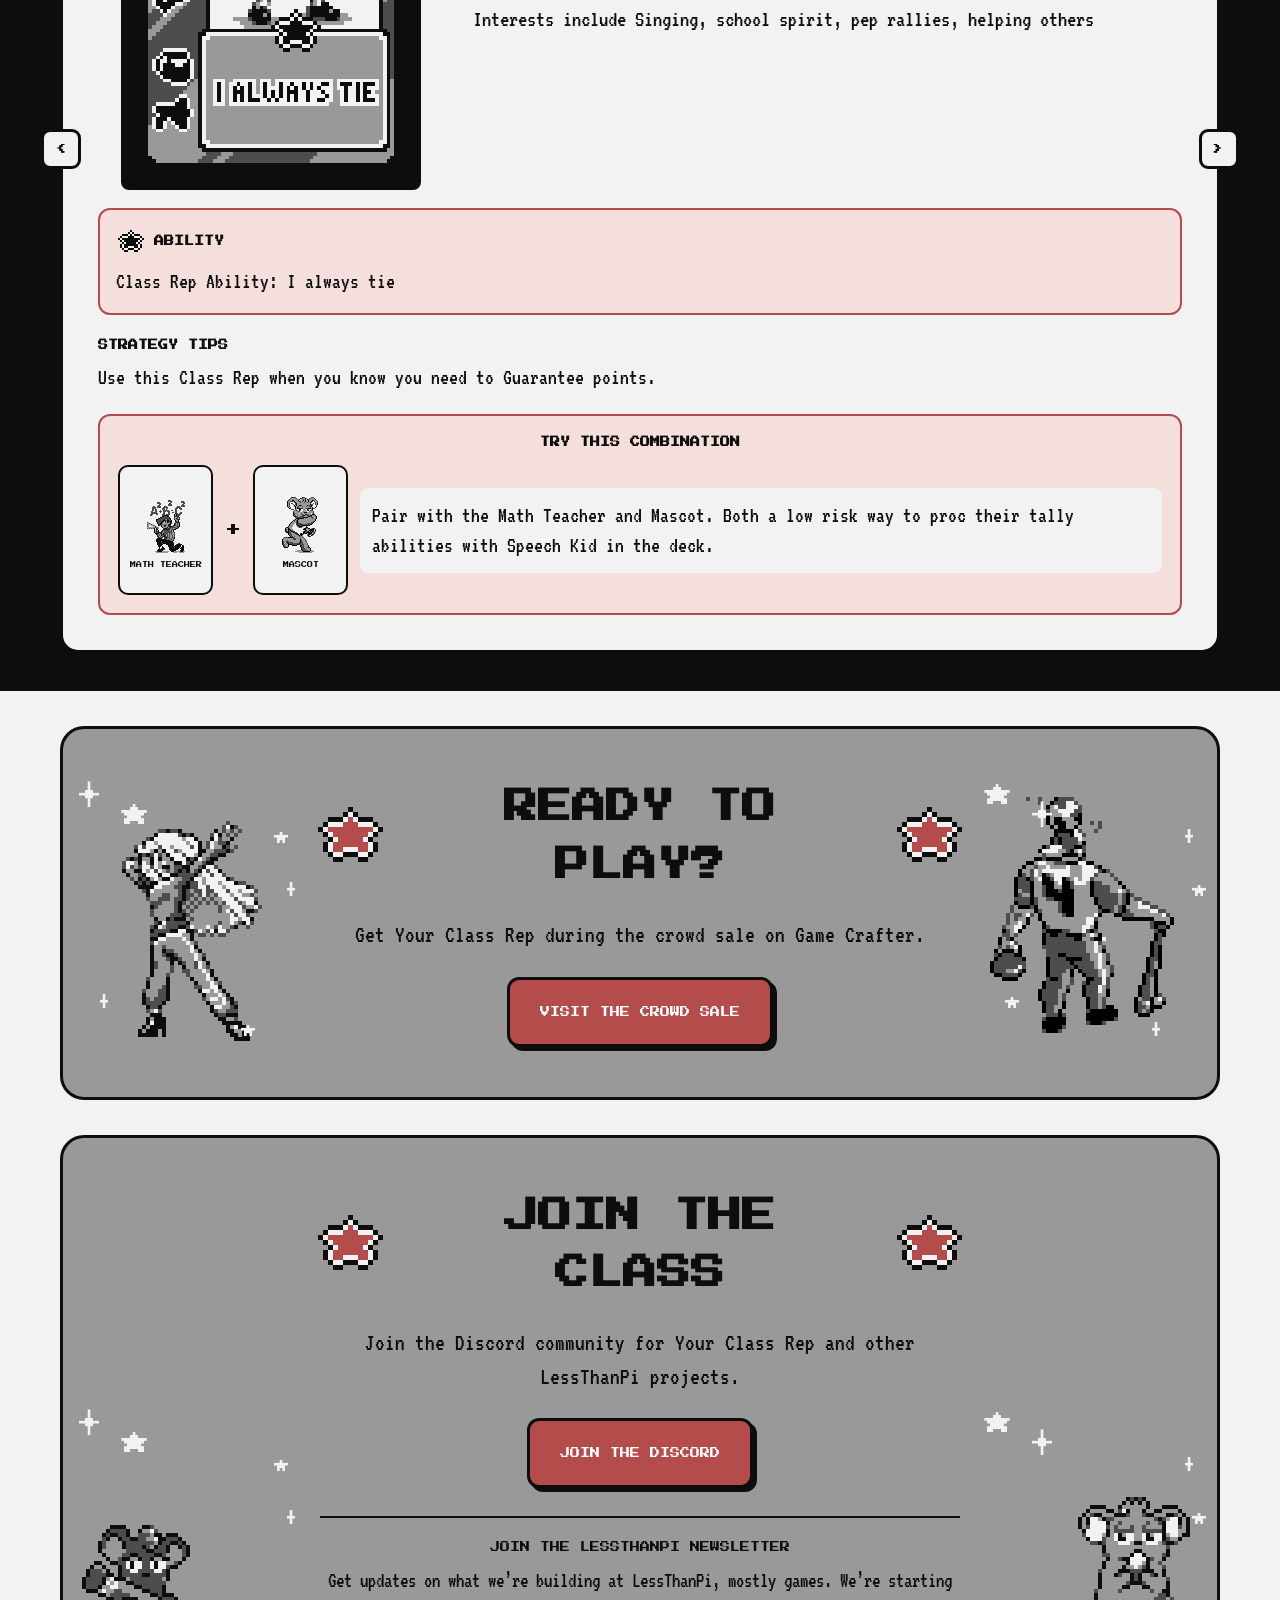
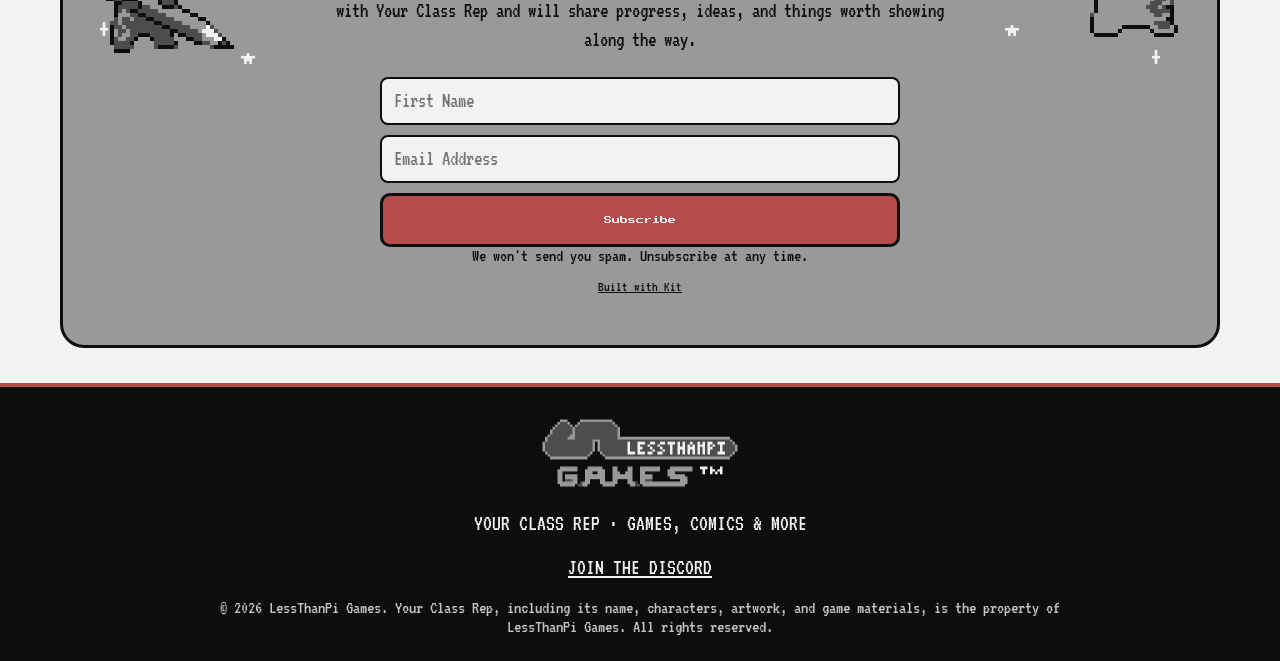
==== commit f07d1f4f: "icon update! added Icons and printable PDF" ====
--- a/cards.html
+++ b/cards.html
@@ -39,7 +39,7 @@
     .wrap { width:min(1160px,calc(100% - 40px)); margin:auto; }
     .topbar { position:sticky; top:0; z-index:10; background:var(--black); color:var(--white); border-bottom:4px solid var(--red); }
     .nav { position:relative; min-height:76px; display:flex; align-items:center; justify-content:flex-end; gap:22px; }
-    .brand { position:absolute; z-index:2; left:0; top:-8px; display:block; }
+    .brand { position:absolute; z-index:2; left:0; top:0; display:block; }
     .brand img { display:block; width:220px; height:auto; max-width:none; object-fit:initial; }
     .navlinks { display:flex; align-items:center; justify-content:flex-end; gap:clamp(11px,2vw,24px); }
     .navlinks a { color:var(--white); text-decoration:none; font:9px "Press Start 2P",monospace; }
@@ -52,13 +52,16 @@
     .character-speech { position:absolute; top:-10px; right:95px; width:160px; padding:12px 10px; border:3px solid var(--black); border-radius:16px; background:#fff; font:8px/1.7 "Press Start 2P",monospace; text-align:center; }
     .character-speech::after { content:""; position:absolute; left:18px; bottom:-10px; width:14px; height:14px; border-right:3px solid var(--black); border-bottom:3px solid var(--black); background:#fff; transform:skewY(45deg); }
     .band { padding:35px 0; border-block:3px solid var(--black); }
+    #card-detail { color:var(--white); background:var(--black); }
+    #card-detail .detail { color:var(--black); }
     .section-title { display:flex; align-items:center; justify-content:center; gap:18px; margin-bottom:22px; text-align:center; }
     .section-title h2 { font-size:clamp(18px,2.7vw,28px); }
     .section-title::before,.section-title::after { content:""; flex:none; width:75px; height:80px; background:center/contain no-repeat url("images/Assets/RedStar.png"); }
     .page-heading { display:flex; align-items:center; justify-content:flex-start; gap:24px; }
     .page-heading img { width:50px; height:75px; object-fit:contain; image-rendering:pixelated; }
     .type-tabs { display:flex; justify-content:center; flex-wrap:wrap; gap:10px; margin:0 0 24px; }
-    .type-tab { min-height:44px; padding:10px 15px; color:var(--black); background:var(--white); border:3px solid var(--black); border-radius:10px; font:8px/1.6 "Press Start 2P",monospace; cursor:pointer; }
+    .type-tab { display:inline-flex; min-height:44px; align-items:center; gap:8px; padding:6px 12px; color:var(--black); background:var(--white); border:3px solid var(--black); border-radius:10px; font:8px/1.6 "Press Start 2P",monospace; cursor:pointer; }
+    .type-tab img { width:30px; height:32px; object-fit:contain; image-rendering:pixelated; }
     .type-tab[aria-pressed="true"],.type-tab:hover { color:var(--white); background:var(--red); }
     .rail-shell { position:relative; }
     .character-rail { display:grid; width:100%; grid-auto-flow:column; grid-template-rows:repeat(2,175px); grid-auto-columns:125px; gap:12px; padding:8px 8px 20px; overflow-x:auto; overscroll-behavior-x:contain; scroll-snap-type:x mandatory; scrollbar-color:var(--red) var(--dark-gray); }
@@ -70,8 +73,10 @@
     .character:hover,.character:focus-visible { border-color:var(--red); box-shadow:inset 0 0 0 1px var(--red); }
     .detail-visual { float:left; width:32%; margin:8px 28px 18px 0; }
     .card-types { display:flex; width:calc(100% - 32% - 28px); align-items:center; justify-content:center; gap:10px; margin:7px 0 0 calc(32% + 28px); text-align:center; }
-    .type-tags { display:flex; justify-content:flex-start; gap:8px; }
-    .type-tags span { padding:6px 10px; border:2px solid var(--black); border-radius:18px; background:var(--white); font:8px "Press Start 2P",monospace; }
+    .type-tags { display:flex; flex-wrap:wrap; justify-content:flex-start; gap:8px; }
+    .type-tags button { display:inline-flex; align-items:center; gap:6px; padding:4px 9px; color:var(--black); border:2px solid var(--black); border-radius:18px; background:var(--white); font:8px "Press Start 2P",monospace; cursor:pointer; }
+    .type-tags button:hover,.type-tags button:focus-visible,.type-tags button[aria-pressed="true"] { color:var(--white); background:var(--red); }
+    .type-tags img { flex:none; width:30px; height:32px; object-fit:contain; image-rendering:pixelated; }
     .selected-count { margin:12px 0 0; color:var(--dark-gray); font-size:17px; text-align:center; }
     .detail { position:relative; display:flow-root; padding:35px; border:3px solid var(--black); border-radius:18px; background:var(--white); }
     .detail-card { display:flex; justify-content:center; padding:0; background:transparent; border-radius:0; overflow:visible; }
@@ -89,7 +94,8 @@
     .detail-interests { margin-bottom:12px!important; }
     .detail-interests strong { font-family:"Press Start 2P",monospace; font-size:9px; }
     .placeholder { clear:left; width:100%; margin:20px 0 0; padding:16px; background:#f4dfdc; border:2px solid var(--red); border-radius:12px; }
-    .placeholder h3 { margin-bottom:8px; }
+    .placeholder h3 { display:flex; align-items:center; gap:8px; margin-bottom:8px; }
+    .detail-ability-icon:not([hidden]) { display:block; width:30px; height:32px; object-fit:contain; image-rendering:pixelated; }
     .placeholder p { margin:0; }
     .strategy-tips { clear:left; width:100%; margin:20px 0 0; padding:2px 0; background:var(--white); }
     .strategy-tips h3 { margin-bottom:8px; }
@@ -125,7 +131,7 @@
     footer { padding:25px; color:var(--white); background:var(--black); text-align:center; border-top:4px solid var(--red); }
     .maker-logo { display:block; width:min(210px,58vw); height:auto; margin:0 auto 18px; }
     footer a { color:var(--white); }
-    @media(max-width:1000px) {
+    @media(max-width:1100px) {
       .nav { display:block; min-height:0; padding:16px 0 8px; }
       .navlinks { display:flex; width:100%; flex-direction:column; align-items:flex-end; justify-content:flex-start; gap:10px; margin:0; padding:0; text-align:right; }
       .navlinks .sale-nav { margin-left:0; }
@@ -140,7 +146,6 @@
     @media(max-width:560px) {
       body { font-size:20px; }
       .wrap { width:calc(100% - 28px); }
-      .brand { top:-6px; }
       .brand img { width:220px; height:auto; }
       .navlinks a { font-size:6px; }
       .navlinks .sale-nav { padding:9px; }
@@ -198,7 +203,7 @@
   <header class="topbar">
     <nav class="nav wrap" aria-label="Main navigation">
       <a class="brand" href="index.html" aria-label="Your Class Rep home"><img src="images/Assets/YourClassRepLogo-Large.png" alt="Your Class Rep"></a>
-      <div class="navlinks"><a href="index.html">HOME</a><a href="cards.html" aria-current="page">CARDS</a><a href="rules.html">RULES</a><a href="https://discord.gg/mZXwqtUXw4" target="_blank" rel="noopener noreferrer">DISCORD</a><a href="index.html#videos">VIDEOS</a><a class="sale-nav" href="https://www.thegamecrafter.com/crowdsale/your-class-rep:-the-card-game" target="_blank" rel="noopener noreferrer">CROWD SALE</a></div>
+      <div class="navlinks"><a href="index.html">HOME</a><a href="cards.html" aria-current="page">CARDS</a><a href="rules.html">RULES</a><a href="downloads.html">DOWNLOADS</a><a href="https://discord.gg/mZXwqtUXw4" target="_blank" rel="noopener noreferrer">DISCORD</a><a href="index.html#videos">VIDEOS</a><a class="sale-nav" href="https://www.thegamecrafter.com/crowdsale/your-class-rep:-the-card-game" target="_blank" rel="noopener noreferrer">CROWD SALE</a></div>
     </nav>
   </header>
   <main>
@@ -207,14 +212,15 @@
       <p>Meet the students, staff, and special characters in Your Class Rep. Filter by card type, then select a character to see their card.</p></div>
       <div class="page-head-portrait"><img class="page-head-art" src="images/Characters/02-SpeechF-Ch.png" alt="Speech Kid 2"><span class="character-speech">WHO WILL YOU PLAY?</span></div>
     </section>
-    <section class="band" aria-label="Filter characters by type">
+    <section class="band" id="character-select" aria-label="Filter characters by type">
       <div class="wrap">
         <div class="type-tabs" role="group" aria-label="Choose a card type">
-          <button class="type-tab" type="button" data-type="Student" aria-pressed="false">STUDENT</button>
-          <button class="type-tab" type="button" data-type="Speaker" aria-pressed="false">SPEAKER</button>
-          <button class="type-tab" type="button" data-type="Staff" aria-pressed="false">STAFF</button>
-          <button class="type-tab" type="button" data-type="Special" aria-pressed="false">SPECIAL</button>
           <button class="type-tab" type="button" data-type="all" aria-pressed="true">ALL CHARACTERS</button>
+          <button class="type-tab" type="button" data-type="Class Rep" aria-pressed="false"><img src="images/Assets/GameIcons/Types/ClassRepIcon-Large.png" alt="" aria-hidden="true">CLASS REP</button>
+          <button class="type-tab" type="button" data-type="Student" aria-pressed="false"><img src="images/Assets/GameIcons/Types/StudentIcon-Large.png" alt="" aria-hidden="true">STUDENT</button>
+          <button class="type-tab" type="button" data-type="Speaker" aria-pressed="false"><img src="images/Assets/GameIcons/Types/SpeakerIcon-Large.png" alt="" aria-hidden="true">SPEAKER</button>
+          <button class="type-tab" type="button" data-type="Staff" aria-pressed="false"><img src="images/Assets/GameIcons/Types/StaffIcon-Large.png" alt="" aria-hidden="true">STAFF</button>
+          <button class="type-tab" type="button" data-type="Special" aria-pressed="false"><img src="images/Assets/GameIcons/Types/SpecialIcon-Large.png" alt="" aria-hidden="true">SPECIAL</button>
         </div>
         <div class="section-title"><h2 id="type-title">ALL CHARACTERS · 01–42</h2></div>
         <div class="rail-shell">
@@ -232,11 +238,11 @@
           <div class="detail-visual"><div class="detail-card"><img id="full-card" src="images/Cards/01-SpeechM.png" alt="Speech Kid full card"></div></div>
           <div class="detail-copy">
             <h2 id="detail-name"><span id="detail-title-card">#01 | SPEECH KID</span><span id="detail-title-character">Placeholder</span></h2>
-            <div class="card-types"><div class="type-tags"><span>STUDENT</span><span>STAFF</span></div></div>
+            <div class="card-types"><div class="type-tags" role="group" aria-label="Filter by this card's type"></div></div>
             <p id="detail-bio">Character biography will be added as the character guide is completed.</p>
             <p class="detail-interests"><span id="detail-interests">Interests will be added as the character guide is completed.</span></p>
           </div>
-          <div class="placeholder"><h3>ABILITY</h3><p id="detail-ability">The card image shows the current printed stats and ability. More descriptions will be added as the card guide is completed.</p></div>
+          <div class="placeholder"><h3><img id="detail-ability-icon" class="detail-ability-icon" alt="" hidden>ABILITY</h3><p id="detail-ability">The card image shows the current printed stats and ability. More descriptions will be added as the card guide is completed.</p></div>
           <div class="strategy-tips"><h3>STRATEGY TIPS</h3><p id="detail-strategy">Tips and card combinations will be added as the strategy guide is developed.</p></div>
           <div class="combination"><h3>TRY THIS COMBINATION</h3><div class="combination-content"><button class="combo-character" type="button" data-number="11" aria-label="View Teacher's Pet card"><img src="images/Characters/11-PetF-Ch.png" alt=""><span>TEACHER'S PET</span></button><span class="combo-plus">+</span><button class="combo-character" type="button" data-number="12" aria-label="View Teacher's Pet card"><img src="images/Characters/12-PetM-Ch.png" alt=""><span>TEACHER'S PET</span></button><p class="combo-copy">This is a placeholder combination. We’ll add unique pairings and strategy for each card as the guide is completed.</p></div></div>
         </article>
@@ -304,6 +310,25 @@
     window.addEventListener('resize', positionCardNav);
     const abilityPlaceholder = 'The card image shows the current printed stats and ability. More descriptions will be added as the card guide is completed.';
     const strategyPlaceholder = 'Tips and card combinations will be added as the strategy guide is developed.';
+    const classRepNumbers = new Set([1,2,15,16,29,30]);
+    const typeIconPaths = {
+      Student:'images/Assets/GameIcons/Types/StudentIcon-Large.png',
+      Speaker:'images/Assets/GameIcons/Types/SpeakerIcon-Large.png',
+      Staff:'images/Assets/GameIcons/Types/StaffIcon-Large.png',
+      Special:'images/Assets/GameIcons/Types/SpecialIcon-Large.png',
+      'Class Rep':'images/Assets/GameIcons/Types/ClassRepIcon-Large.png'
+    };
+    const abilityIconPaths = {
+      classRep:'images/Assets/GameIcons/Abilities/ClassRepAbility-Large.png',
+      influential:'images/Assets/GameIcons/Abilities/InfluentialAbility-Large.png',
+      voter:'images/Assets/GameIcons/Abilities/VoterAbility-Large.png'
+    };
+    function abilityIconFor(ability = '') {
+      if (/^\s*class rep ability\s*:/i.test(ability)) return abilityIconPaths.classRep;
+      if (/^\s*(campaign|influential) ability\s*:/i.test(ability)) return abilityIconPaths.influential;
+      if (/^\s*(tally|voter) ability\s*:/i.test(ability)) return abilityIconPaths.voter;
+      return '';
+    }
     function renderCombinations(detail) {
       const container = document.querySelector('.combination-content');
       const copy = document.createElement('p');
@@ -332,7 +357,7 @@
           label.textContent = entry.name.toUpperCase();
           button.append(image, label);
           button.addEventListener('click', () => {
-            if (activeType !== 'all' && !(details[number]?.types || []).includes(activeType)) showType('all');
+            if (activeType !== 'all' && !entryHasType(entries[number - 1], activeType)) showType('all');
             selectCharacter(number);
             document.getElementById('card-detail').scrollIntoView({ behavior:'smooth', block:'start' });
           });
@@ -352,28 +377,55 @@
       document.getElementById('detail-title-card').textContent = `#${id} | ${(detail.cardTitle || entry.name).toUpperCase()}`;
       document.getElementById('detail-title-character').textContent = detail.characterName || 'Placeholder';
       const typeTags = document.querySelector('.type-tags');
-      typeTags.replaceChildren(...(detail.types || ['Type information will be added.']).map(type => {
-        const tag = document.createElement('span');
-        tag.textContent = type.toUpperCase();
+      const cardTypes = [...(detail.types || ['Type information will be added.'])];
+      if (classRepNumbers.has(number)) cardTypes.unshift('Class Rep');
+      typeTags.replaceChildren(...cardTypes.map(type => {
+        const tag = document.createElement('button');
+        tag.type = 'button';
+        tag.className = 'type-filter-tag';
+        tag.dataset.type = type;
+        tag.setAttribute('aria-label', `Show ${type} cards`);
+        tag.setAttribute('aria-pressed', String(activeType === type));
+        tag.addEventListener('click', () => {
+          showType(type);
+          document.getElementById('character-select').scrollIntoView({ behavior:'smooth', block:'start' });
+        });
+        const iconPath = typeIconPaths[type];
+        if (iconPath) {
+          const icon = document.createElement('img');
+          icon.src = iconPath;
+          icon.alt = '';
+          icon.setAttribute('aria-hidden', 'true');
+          tag.append(icon);
+        }
+        tag.append(document.createTextNode(type.toUpperCase()));
         return tag;
       }));
       document.getElementById('detail-interests').textContent = detail.interests ? `Interests include ${detail.interests}` : 'Interests will be added as the character guide is completed.';
       document.getElementById('detail-bio').textContent = detail.bio || 'Character biography will be added as the character guide is completed.';
       document.getElementById('detail-ability').textContent = detail.ability || abilityPlaceholder;
+      const abilityIcon = document.getElementById('detail-ability-icon');
+      const abilityIconPath = abilityIconFor(detail.ability || '');
+      abilityIcon.hidden = !abilityIconPath;
+      if (abilityIconPath) abilityIcon.src = abilityIconPath;
       document.getElementById('detail-strategy').textContent = detail.strategy || strategyPlaceholder;
       renderCombinations(detail);
       const category = activeType === 'all' ? 'All characters' : activeType;
       document.getElementById('selected-count').textContent = `${entry.name} selected · Card ${id} of 42 · ${category}`;
       positionCardNav();
     }
+    function entryHasType(entry, type) {
+      return type === 'Class Rep' ? classRepNumbers.has(entry.number) : (details[entry.number]?.types || []).includes(type);
+    }
     function getVisibleEntries(type = activeType) {
-      return type === 'all' ? entries : entries.filter(entry => (details[entry.number]?.types || []).includes(type));
+      return type === 'all' ? entries : entries.filter(entry => entryHasType(entry, type));
     }
     function showType(type) {
       activeType = type;
       const visibleEntries = getVisibleEntries(type);
       document.getElementById('type-title').textContent = type === 'all' ? 'ALL CHARACTERS · 01–42' : `${type.toUpperCase()} CARDS · ${visibleEntries.length}`;
       document.querySelectorAll('.type-tab').forEach(button => button.setAttribute('aria-pressed', String(button.dataset.type === type)));
+      document.querySelectorAll('.type-filter-tag').forEach(button => button.setAttribute('aria-pressed', String(button.dataset.type === type)));
       rail.setAttribute('aria-label', type === 'all' ? 'All characters' : `${type} characters`);
       rail.replaceChildren();
       visibleEntries.forEach(entry => {
@@ -391,6 +443,7 @@
       });
       rail.classList.toggle('is-centered', rail.scrollWidth <= rail.clientWidth);
       rail.scrollLeft = 0;
+      if (!visibleEntries.length) return;
       if (!visibleEntries.some(entry => entry.number === selected)) selectCharacter(visibleEntries[0].number);
       else selectCharacter(selected);
     }
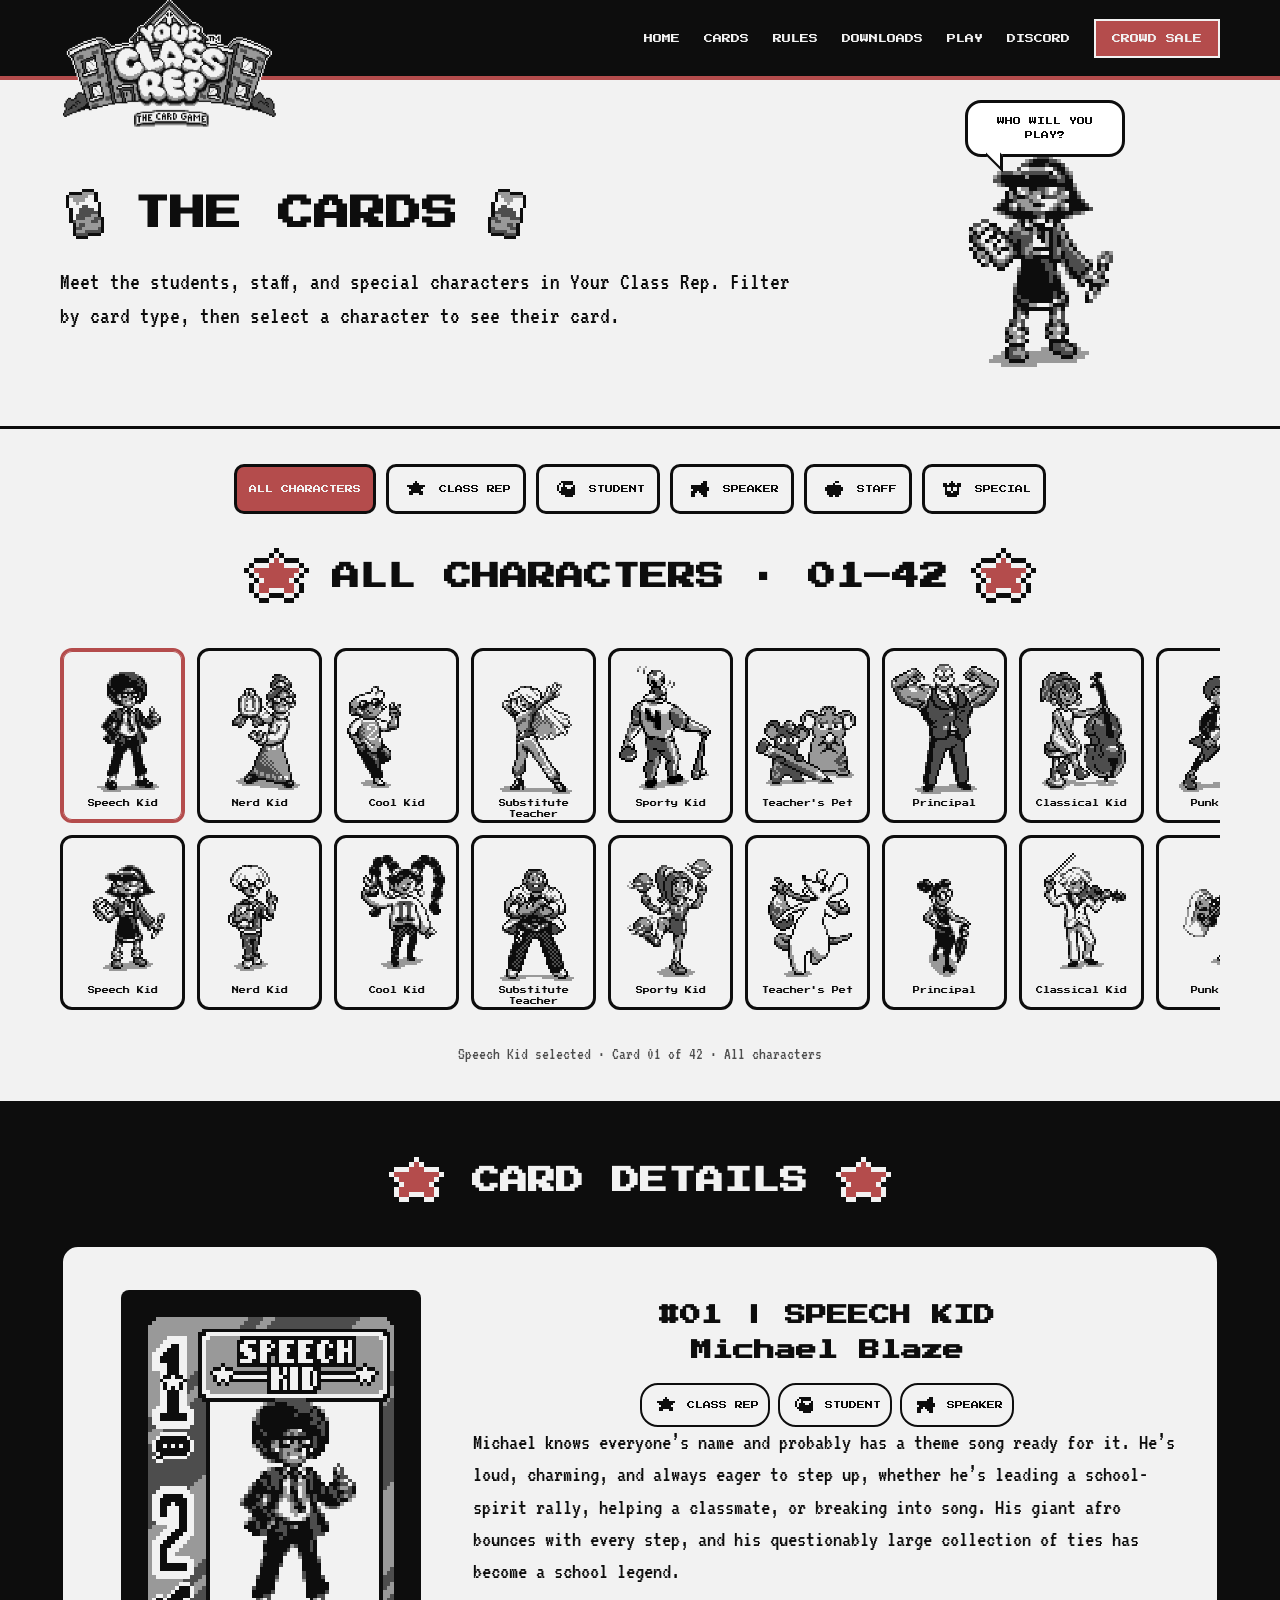
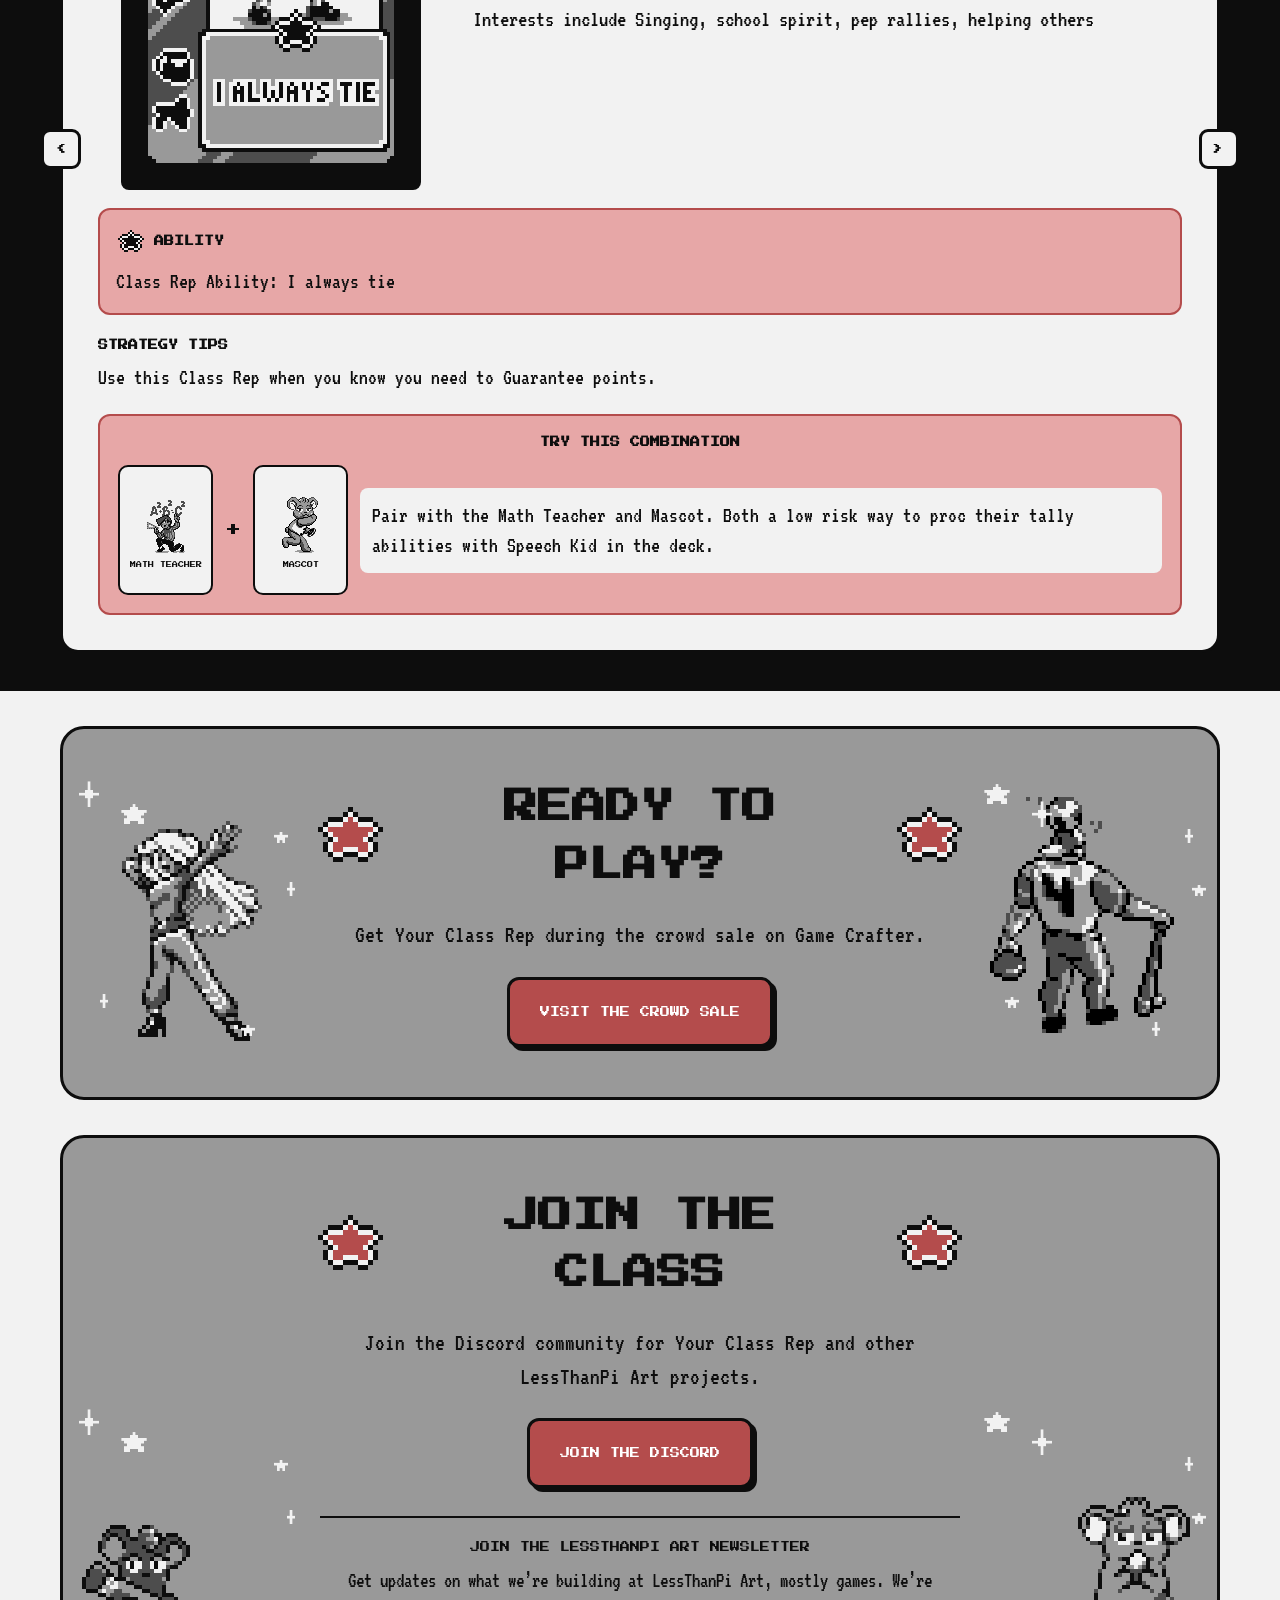
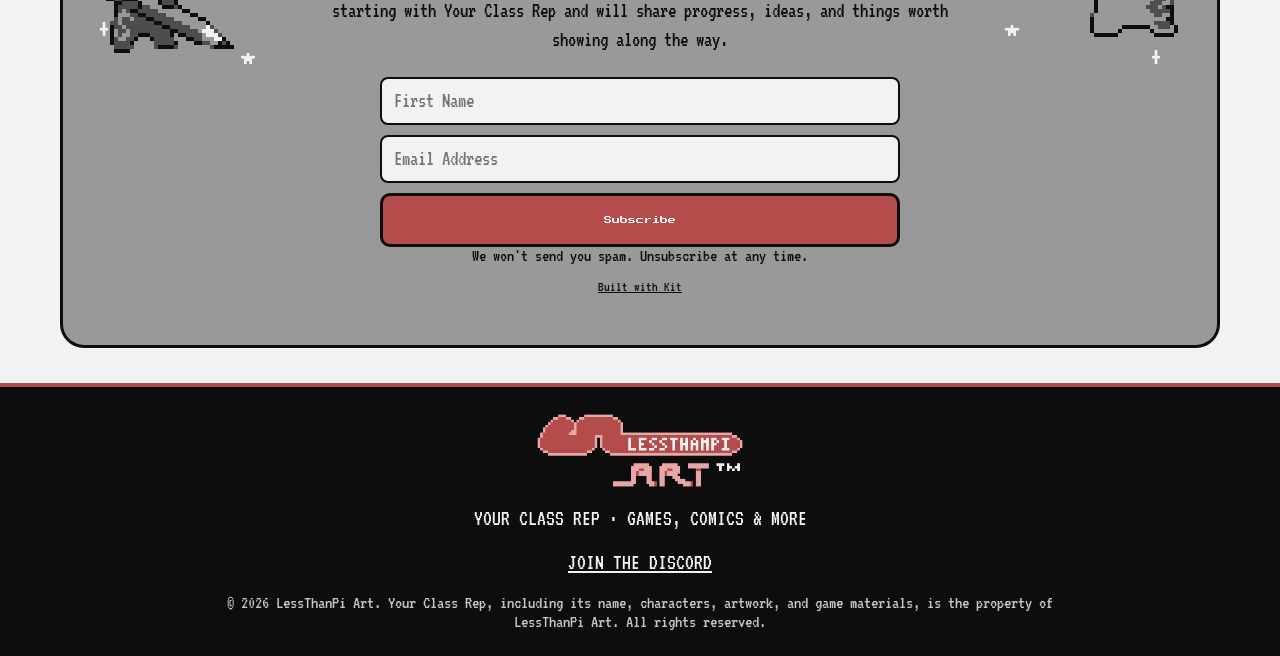
==== commit 653ad462: "Play vs Computer Added computer play page. Adjustments for mobile." ====
--- a/cards.html
+++ b/cards.html
@@ -26,7 +26,7 @@
   <link rel="preconnect" href="https://fonts.gstatic.com" crossorigin>
   <link href="https://fonts.googleapis.com/css2?family=Press+Start+2P&family=VT323&display=swap" rel="stylesheet">
   <style>
-    :root { --black:#0d0d0d; --white:#f2f2f2; --light-gray:#999; --dark-gray:#4d4d4d; --red:#b44c4c; }
+    :root { --black:#0d0d0d; --white:#f2f2f2; --light-gray:#999; --dark-gray:#4d4d4d; --red:#b44c4c; --pink:rgb(231,167,167); }
     * { box-sizing:border-box; }
     html { scroll-behavior:smooth; scroll-padding-top:100px; }
     body { margin:0; background:var(--white); color:var(--black); font:22px "VT323",monospace; }
@@ -66,9 +66,9 @@
     .rail-shell { position:relative; }
     .character-rail { display:grid; width:100%; grid-auto-flow:column; grid-template-rows:repeat(2,175px); grid-auto-columns:125px; gap:12px; padding:8px 8px 20px; overflow-x:auto; overscroll-behavior-x:contain; scroll-snap-type:x mandatory; scrollbar-color:var(--red) var(--dark-gray); }
     .character-rail.is-centered { justify-content:center; }
-    .character { display:flex; min-width:0; flex-direction:column; align-items:center; justify-content:flex-start; padding:7px 7px 8px; background:var(--white); border:3px solid var(--black); border-radius:12px; scroll-snap-align:start; cursor:pointer; }
+    .character { display:flex; min-width:0; flex-direction:column; align-items:center; justify-content:flex-start; padding:7px 7px 8px; color:var(--black); -webkit-text-fill-color:var(--black); background:var(--white); border:3px solid var(--black); border-radius:12px; scroll-snap-align:start; cursor:pointer; }
     .character img { flex:none; width:108px; height:140px; object-fit:contain; image-rendering:pixelated; }
-    .character span { display:block; width:100%; margin-top:1px; font:7px/1.5 "Press Start 2P",monospace; text-align:center; }
+    .character span { display:block; width:100%; margin-top:1px; color:var(--black); -webkit-text-fill-color:var(--black); font:7px/1.5 "Press Start 2P",monospace; text-align:center; }
     .character[aria-pressed="true"] { border-color:var(--red); box-shadow:inset 0 0 0 1px var(--red); }
     .character:hover,.character:focus-visible { border-color:var(--red); box-shadow:inset 0 0 0 1px var(--red); }
     .detail-visual { float:left; width:32%; margin:8px 28px 18px 0; }
@@ -93,14 +93,14 @@
     .detail-copy p { margin:0 0 16px; font-size:23px; }
     .detail-interests { margin-bottom:12px!important; }
     .detail-interests strong { font-family:"Press Start 2P",monospace; font-size:9px; }
-    .placeholder { clear:left; width:100%; margin:20px 0 0; padding:16px; background:#f4dfdc; border:2px solid var(--red); border-radius:12px; }
+    .placeholder { clear:left; width:100%; margin:20px 0 0; padding:16px; background:var(--pink); border:2px solid var(--red); border-radius:12px; }
     .placeholder h3 { display:flex; align-items:center; gap:8px; margin-bottom:8px; }
     .detail-ability-icon:not([hidden]) { display:block; width:30px; height:32px; object-fit:contain; image-rendering:pixelated; }
     .placeholder p { margin:0; }
     .strategy-tips { clear:left; width:100%; margin:20px 0 0; padding:2px 0; background:var(--white); }
     .strategy-tips h3 { margin-bottom:8px; }
     .strategy-tips p { margin:0; }
-    .combination { clear:left; margin-top:20px; padding:18px; background:#f4dfdc; border:2px solid var(--red); border-radius:12px; }
+    .combination { clear:left; margin-top:20px; padding:18px; background:var(--pink); border:2px solid var(--red); border-radius:12px; }
     .combination h3 { margin-bottom:14px; text-align:center; }
     .combination-content { display:grid; grid-template-columns:auto auto auto minmax(150px,1fr); align-items:center; gap:12px; }
     .combo-character { display:flex; width:95px; min-height:130px; flex-direction:column; align-items:center; justify-content:center; padding:8px; color:var(--black); background:var(--white); border:2px solid var(--black); border-radius:10px; text-align:center; text-decoration:none; cursor:pointer; }
@@ -129,7 +129,8 @@
     .button { display:inline-flex; justify-content:center; align-items:center; min-height:48px; padding:12px 18px; color:var(--white); background:var(--red); border:3px solid var(--black); box-shadow:4px 4px 0 var(--black); text-decoration:none; font:8px "Press Start 2P",monospace; line-height:1.8; }
     .button:hover { background:var(--black); }
     footer { padding:25px; color:var(--white); background:var(--black); text-align:center; border-top:4px solid var(--red); }
-    .maker-logo { display:block; width:min(210px,58vw); height:auto; margin:0 auto 18px; }
+    .maker-logo-link { display:block; width:min(210px,58vw); margin:0 auto 18px; }
+    .maker-logo { display:block; width:100%; height:auto; margin:0; }
     footer a { color:var(--white); }
     @media(max-width:1100px) {
       .nav { display:block; min-height:0; padding:16px 0 8px; }
@@ -203,7 +204,7 @@
   <header class="topbar">
     <nav class="nav wrap" aria-label="Main navigation">
       <a class="brand" href="index.html" aria-label="Your Class Rep home"><img src="images/Assets/YourClassRepLogo-Large.png" alt="Your Class Rep"></a>
-      <div class="navlinks"><a href="index.html">HOME</a><a href="cards.html" aria-current="page">CARDS</a><a href="rules.html">RULES</a><a href="downloads.html">DOWNLOADS</a><a href="https://discord.gg/mZXwqtUXw4" target="_blank" rel="noopener noreferrer">DISCORD</a><a href="index.html#videos">VIDEOS</a><a class="sale-nav" href="https://www.thegamecrafter.com/crowdsale/your-class-rep:-the-card-game" target="_blank" rel="noopener noreferrer">CROWD SALE</a></div>
+      <div class="navlinks"><a href="index.html">HOME</a><a href="cards.html" aria-current="page">CARDS</a><a href="rules.html">RULES</a><a href="downloads.html">DOWNLOADS</a><a href="play.html">PLAY</a><a href="https://discord.gg/mZXwqtUXw4" target="_blank" rel="noopener noreferrer">DISCORD</a><a class="sale-nav" href="https://www.thegamecrafter.com/crowdsale/your-class-rep:-the-card-game" target="_blank" rel="noopener noreferrer">CROWD SALE</a></div>
     </nav>
   </header>
   <main>
@@ -259,11 +260,11 @@
       <div class="community-character left"><img class="community-art" src="images/Characters/11-PetF-Ch1.png" alt="" aria-hidden="true"><img class="community-sparkle s1" src="images/Assets/Stars/4pointStarL.png" alt="" aria-hidden="true"><img class="community-sparkle s2" src="images/Assets/Stars/5pointStarS.png" alt="" aria-hidden="true"><img class="community-sparkle s3" src="images/Assets/Stars/4pointStarS.png" alt="" aria-hidden="true"><img class="community-sparkle s4" src="images/Assets/Stars/5pointStarL.png" alt="" aria-hidden="true"><img class="community-sparkle s5" src="images/Assets/Stars/4pointStarS.png" alt="" aria-hidden="true"><img class="community-sparkle s6" src="images/Assets/Stars/5pointStarS.png" alt="" aria-hidden="true"></div>
       <div class="community-character right"><img class="community-art" src="images/Characters/11-PetF-Ch2.png" alt="" aria-hidden="true"><img class="community-sparkle s1" src="images/Assets/Stars/5pointStarL.png" alt="" aria-hidden="true"><img class="community-sparkle s2" src="images/Assets/Stars/4pointStarS.png" alt="" aria-hidden="true"><img class="community-sparkle s3" src="images/Assets/Stars/5pointStarS.png" alt="" aria-hidden="true"><img class="community-sparkle s4" src="images/Assets/Stars/4pointStarL.png" alt="" aria-hidden="true"><img class="community-sparkle s5" src="images/Assets/Stars/5pointStarS.png" alt="" aria-hidden="true"><img class="community-sparkle s6" src="images/Assets/Stars/4pointStarS.png" alt="" aria-hidden="true"></div>
       <div class="section-title"><h2 id="join-class-title">JOIN THE CLASS</h2></div>
-      <p>Join the Discord community for Your Class Rep and other LessThanPi projects.</p>
+      <p>Join the Discord community for Your Class Rep and other LessThanPi Art projects.</p>
       <a class="button" href="https://discord.gg/mZXwqtUXw4" target="_blank" rel="noopener noreferrer">JOIN THE DISCORD</a>
       <div class="newsletter-area">
-        <h3>Join the LessThanPi Newsletter</h3>
-        <p>Get updates on what we’re building at LessThanPi, mostly games. We’re starting with Your Class Rep and will share progress, ideas, and things worth showing along the way.</p>
+        <h3>Join the LessThanPi Art Newsletter</h3>
+        <p>Get updates on what we’re building at LessThanPi Art, mostly games. We’re starting with Your Class Rep and will share progress, ideas, and things worth showing along the way.</p>
         <script src="https://f.convertkit.com/ckjs/ck.5.js"></script>
         <form action="https://app.kit.com/forms/9570682/subscriptions" class="seva-form formkit-form newsletter-form" method="post" data-sv-form="9570682" data-uid="beb55ba1cf" data-format="inline" data-version="5" data-options="{&quot;settings&quot;:{&quot;after_subscribe&quot;:{&quot;action&quot;:&quot;message&quot;,&quot;success_message&quot;:&quot;Success! Now check your email to confirm your subscription.&quot;,&quot;redirect_url&quot;:&quot;&quot;},&quot;analytics&quot;:{&quot;google&quot;:null,&quot;fathom&quot;:null,&quot;facebook&quot;:null,&quot;segment&quot;:null,&quot;pinterest&quot;:null,&quot;sparkloop&quot;:null,&quot;googletagmanager&quot;:null},&quot;modal&quot;:{&quot;trigger&quot;:&quot;timer&quot;,&quot;scroll_percentage&quot;:null,&quot;timer&quot;:5,&quot;devices&quot;:&quot;all&quot;,&quot;show_once_every&quot;:15},&quot;powered_by&quot;:{&quot;show&quot;:true,&quot;url&quot;:&quot;https://kit.com/features/forms?utm_campaign=poweredby&amp;utm_content=form&amp;utm_medium=referral&amp;utm_source=dynamic&quot;},&quot;recaptcha&quot;:{&quot;enabled&quot;:false},&quot;return_visitor&quot;:{&quot;action&quot;:&quot;show&quot;,&quot;custom_content&quot;:&quot;&quot;},&quot;slide_in&quot;:{&quot;display_in&quot;:&quot;bottom_right&quot;,&quot;trigger&quot;:&quot;timer&quot;,&quot;scroll_percentage&quot;:null,&quot;timer&quot;:5,&quot;devices&quot;:&quot;all&quot;,&quot;show_once_every&quot;:15},&quot;sticky_bar&quot;:{&quot;display_in&quot;:&quot;top&quot;,&quot;trigger&quot;:&quot;timer&quot;,&quot;scroll_percentage&quot;:null,&quot;timer&quot;:5,&quot;devices&quot;:&quot;all&quot;,&quot;show_once_every&quot;:15}},&quot;version&quot;:&quot;5&quot;}" min-width="400 500 600 700 800">
           <div data-style="minimal">
@@ -280,7 +281,7 @@
       </div>
     </section>
   </main>
-  <footer><img class="maker-logo" src="images/Assets/LessThanPiGamesLogo-Large.png" alt="LessThanPi Games">YOUR CLASS REP · GAMES, COMICS &amp; MORE<br><br><a href="https://discord.gg/mZXwqtUXw4" target="_blank" rel="noopener noreferrer">JOIN THE DISCORD</a><small class="legal" style="display:block;max-width:900px;margin:20px auto 0;color:#c4c4c4">© 2026 LessThanPi Games. Your Class Rep, including its name, characters, artwork, and game materials, is the property of LessThanPi Games. All rights reserved.</small></footer>
+  <footer><a class="maker-logo-link" href="https://www.lessthanpiart.com/" target="_blank" rel="noopener noreferrer" aria-label="Visit LessThanPi Art"><img class="maker-logo" src="images/Assets/LessThanPiArtLogo-Large.png" alt="LessThanPi Art"></a>YOUR CLASS REP · GAMES, COMICS &amp; MORE<br><br><a href="https://discord.gg/mZXwqtUXw4" target="_blank" rel="noopener noreferrer">JOIN THE DISCORD</a><small class="legal" style="display:block;max-width:900px;margin:20px auto 0;color:#c4c4c4">© 2026 LessThanPi Art. Your Class Rep, including its name, characters, artwork, and game materials, is the property of LessThanPi Art. All rights reserved.</small></footer>
   <script src="character-data.js"></script>
   <script>
     const entries = window.CHARACTER_ENTRIES;
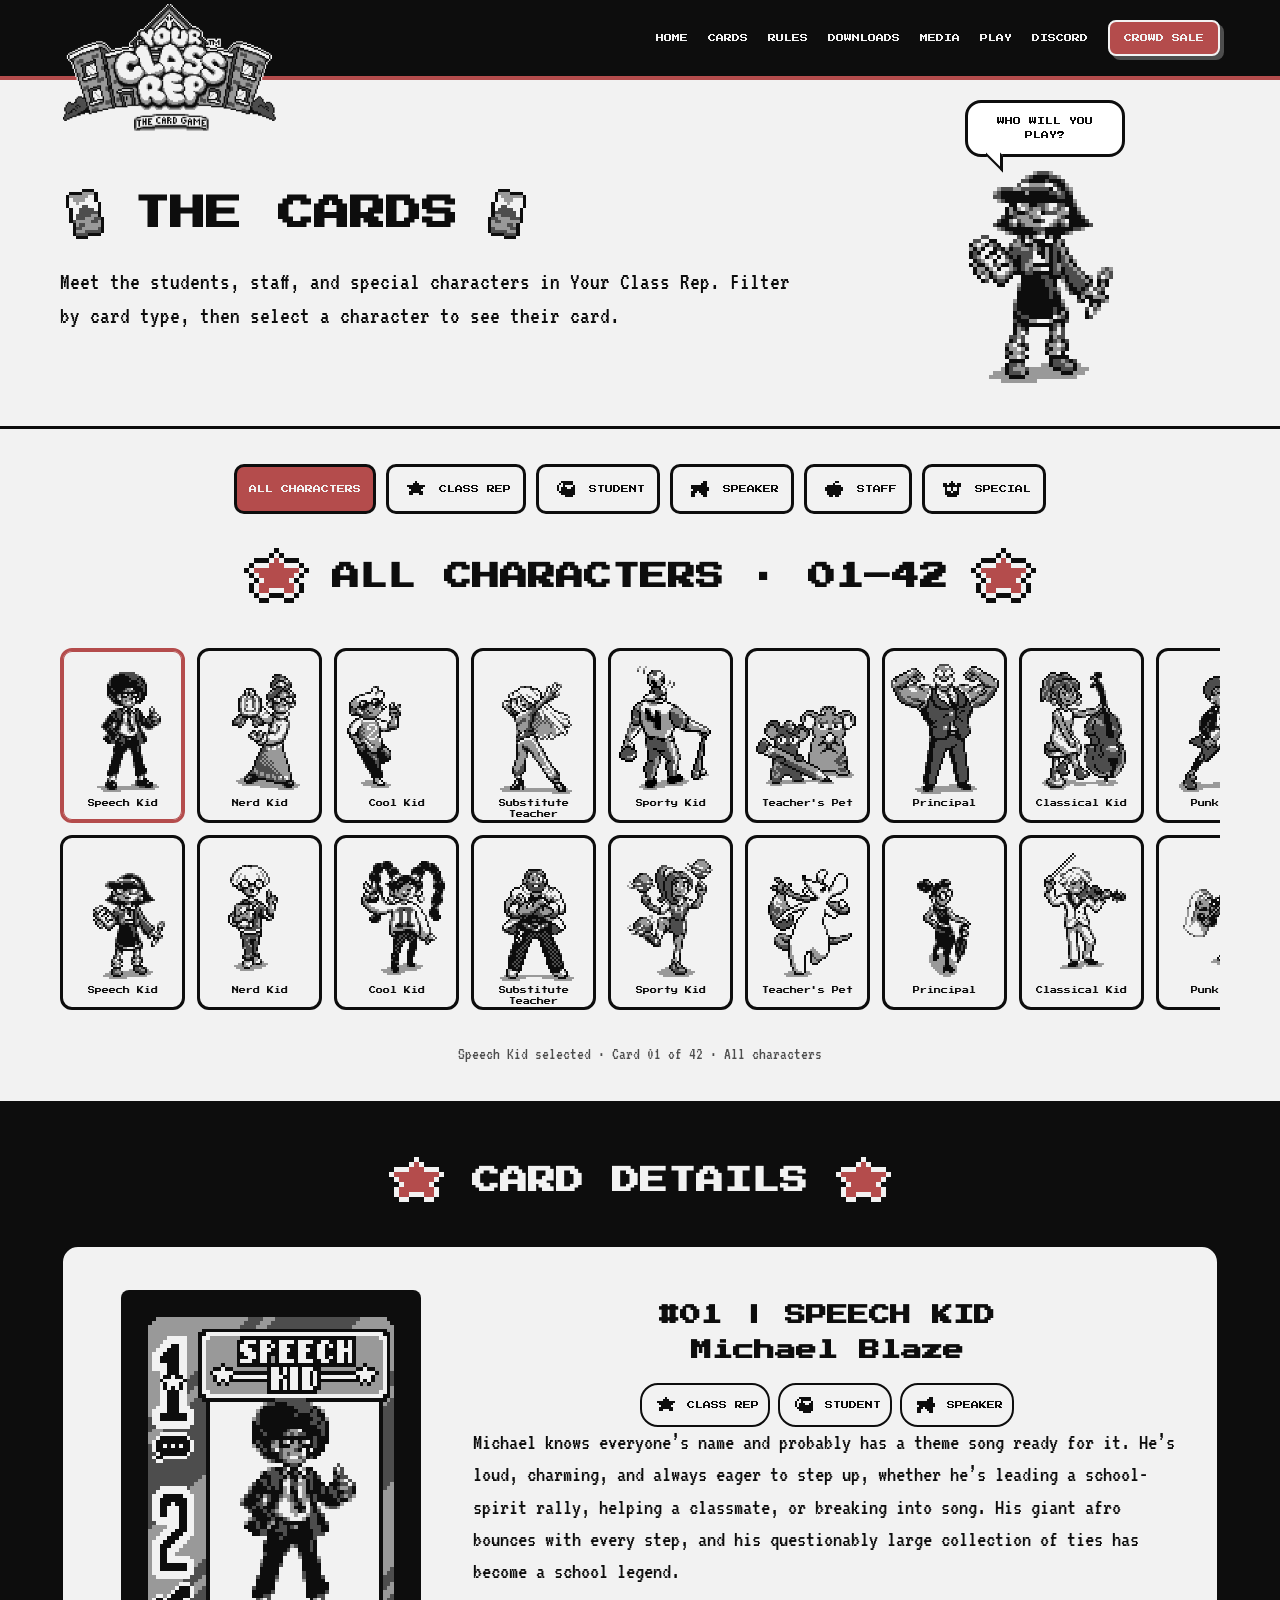
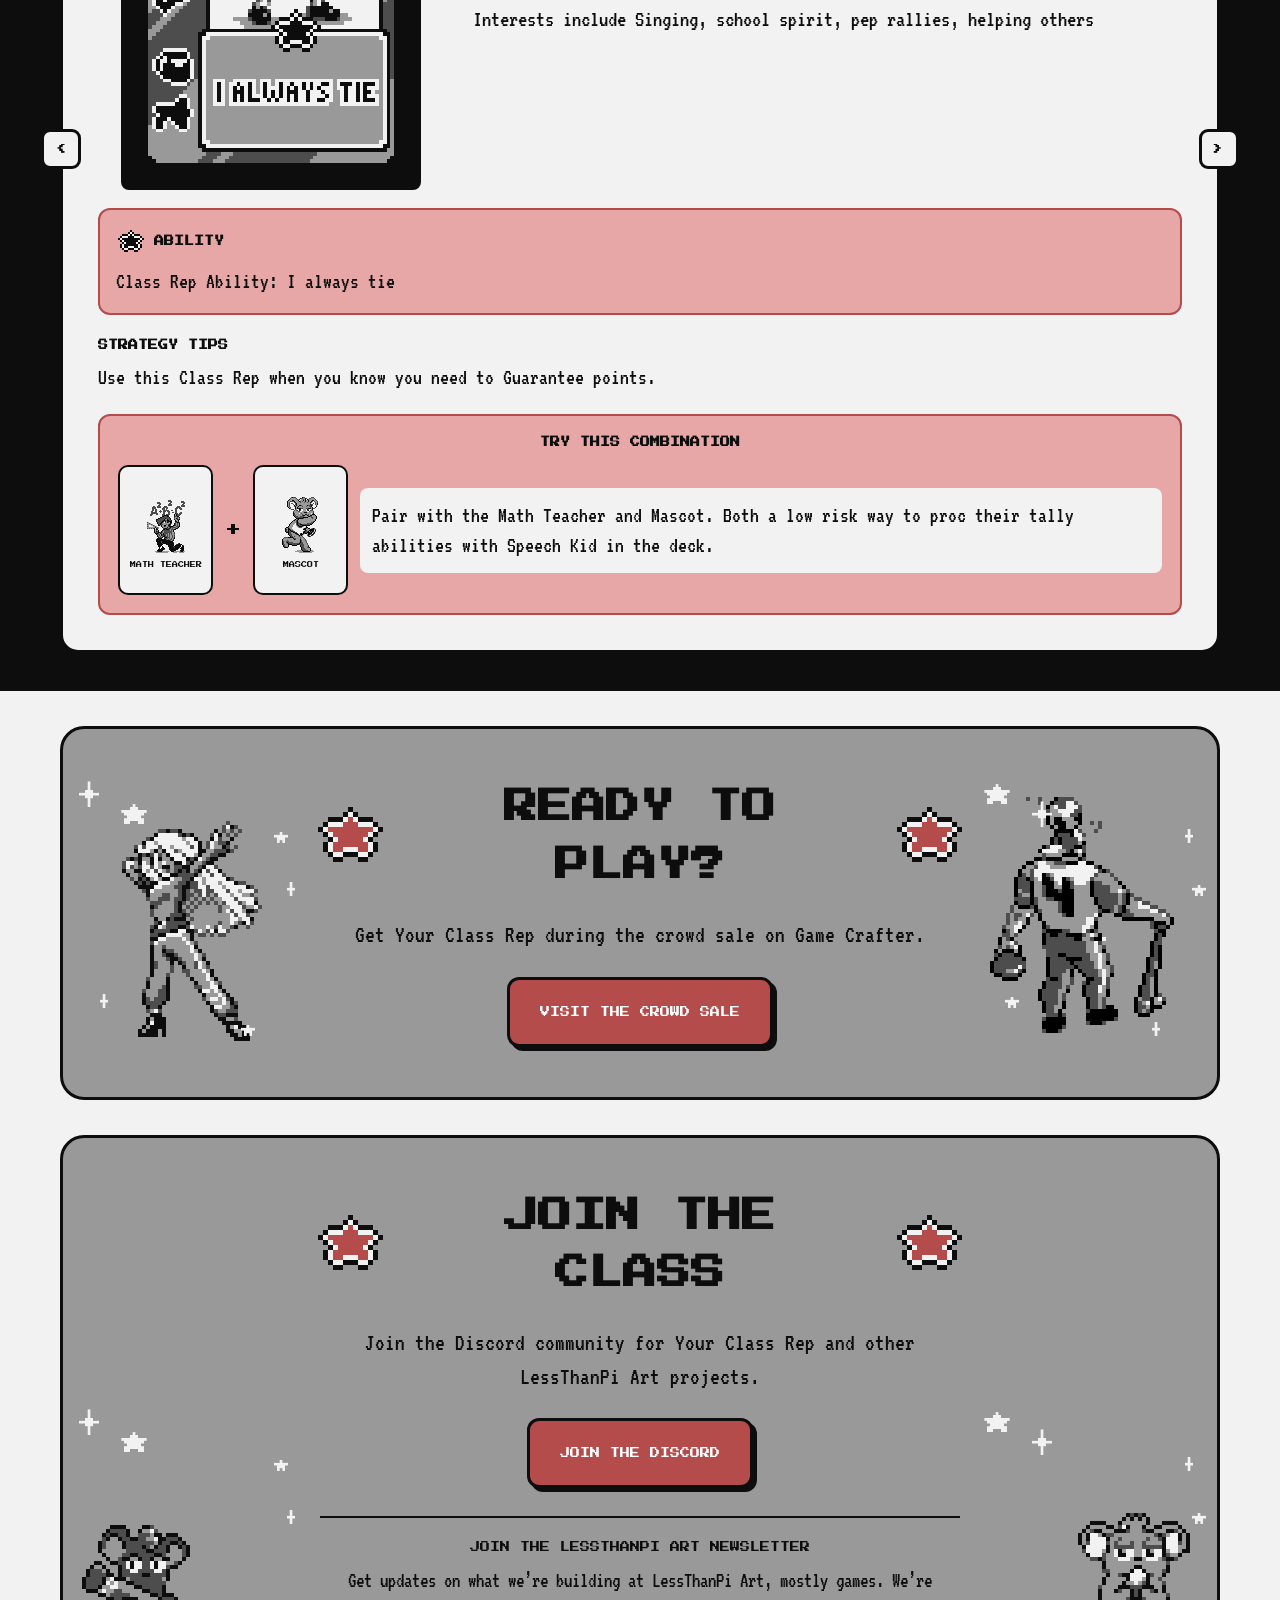
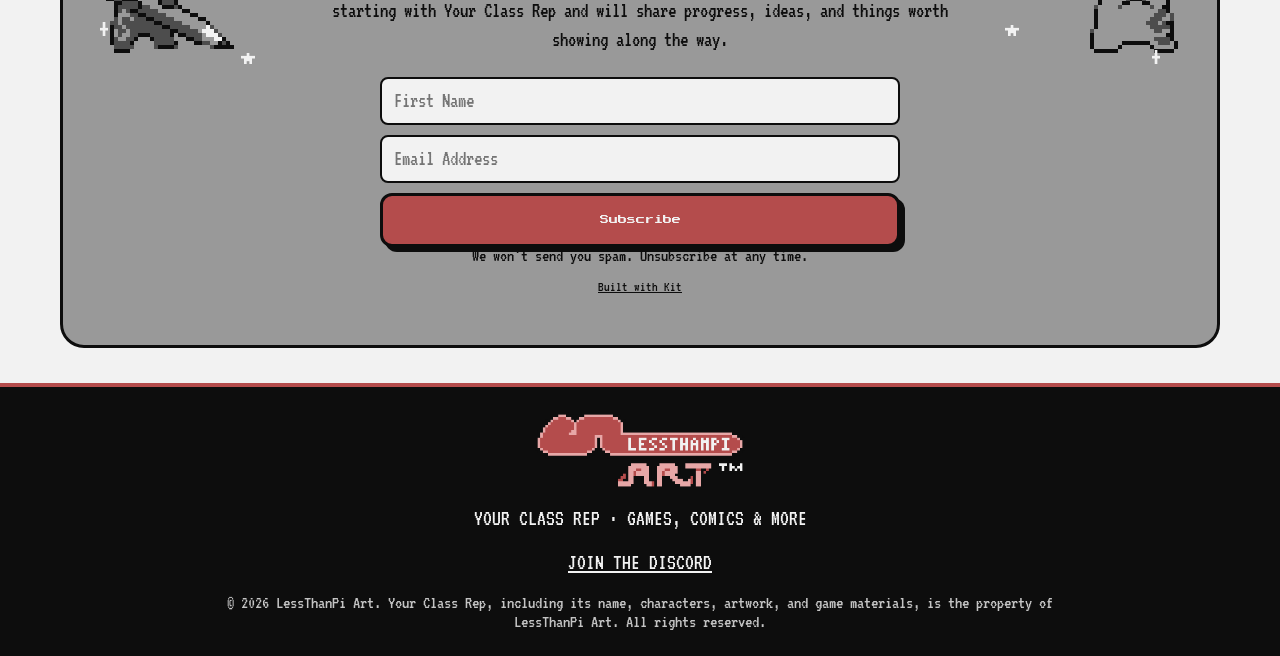
==== commit 9721f9ee: "Media update Added media and other slight tweaks." ====
--- a/cards.html
+++ b/cards.html
@@ -39,12 +39,12 @@
     .wrap { width:min(1160px,calc(100% - 40px)); margin:auto; }
     .topbar { position:sticky; top:0; z-index:10; background:var(--black); color:var(--white); border-bottom:4px solid var(--red); }
     .nav { position:relative; min-height:76px; display:flex; align-items:center; justify-content:flex-end; gap:22px; }
-    .brand { position:absolute; z-index:2; left:0; top:0; display:block; }
+    .brand { position:absolute; z-index:2; left:0; top:4px; display:block; }
     .brand img { display:block; width:220px; height:auto; max-width:none; object-fit:initial; }
-    .navlinks { display:flex; align-items:center; justify-content:flex-end; gap:clamp(11px,2vw,24px); }
-    .navlinks a { color:var(--white); text-decoration:none; font:9px "Press Start 2P",monospace; }
+    .navlinks { display:flex; align-items:center; justify-content:flex-end; gap:clamp(10px,1.6vw,20px); }
+    .navlinks a { color:var(--white); text-decoration:none; font:8px "Press Start 2P",monospace; }
     .navlinks a:hover { color:#ff8b8b; }
-    .navlinks .sale-nav { padding:13px 16px; background:var(--red); border:2px solid var(--white); }
+    .navlinks .sale-nav { padding:12px 14px; background:var(--red); border:2px solid var(--white); border-radius:8px; box-shadow:4px 4px 0 var(--dark-gray); }
     .page-head { display:grid; grid-template-columns:minmax(0,2fr) minmax(270px,1fr); align-items:center; gap:15px; padding:30px 0 26px; text-align:left; }
     .page-head p { max-width:740px; margin:15px 0 0; font-size:24px; }
     .page-head-portrait { position:relative; display:flex; min-height:290px; align-items:center; justify-content:center; }
@@ -204,7 +204,7 @@
   <header class="topbar">
     <nav class="nav wrap" aria-label="Main navigation">
       <a class="brand" href="index.html" aria-label="Your Class Rep home"><img src="images/Assets/YourClassRepLogo-Large.png" alt="Your Class Rep"></a>
-      <div class="navlinks"><a href="index.html">HOME</a><a href="cards.html" aria-current="page">CARDS</a><a href="rules.html">RULES</a><a href="downloads.html">DOWNLOADS</a><a href="play.html">PLAY</a><a href="https://discord.gg/mZXwqtUXw4" target="_blank" rel="noopener noreferrer">DISCORD</a><a class="sale-nav" href="https://www.thegamecrafter.com/crowdsale/your-class-rep:-the-card-game" target="_blank" rel="noopener noreferrer">CROWD SALE</a></div>
+      <div class="navlinks"><a href="index.html">HOME</a><a href="cards.html" aria-current="page">CARDS</a><a href="rules.html">RULES</a><a href="downloads.html">DOWNLOADS</a><a href="media.html">MEDIA</a><a href="play.html">PLAY</a><a href="https://discord.gg/mZXwqtUXw4" target="_blank" rel="noopener noreferrer">DISCORD</a><a class="sale-nav" href="https://www.thegamecrafter.com/crowdsale/your-class-rep:-the-card-game" target="_blank" rel="noopener noreferrer">CROWD SALE</a></div>
     </nav>
   </header>
   <main>
--- a/newsletter.css
+++ b/newsletter.css
@@ -63,8 +63,9 @@
   color: var(--white) !important;
   background: var(--red) !important;
   border: 3px solid var(--black) !important;
-  border-radius: 10px !important;
-  font: 8px "Press Start 2P", monospace !important;
+  border-radius: 12px !important;
+  box-shadow: 5px 5px 0 var(--black) !important;
+  font: 9px "Press Start 2P", monospace !important;
   cursor: pointer;
 }
 
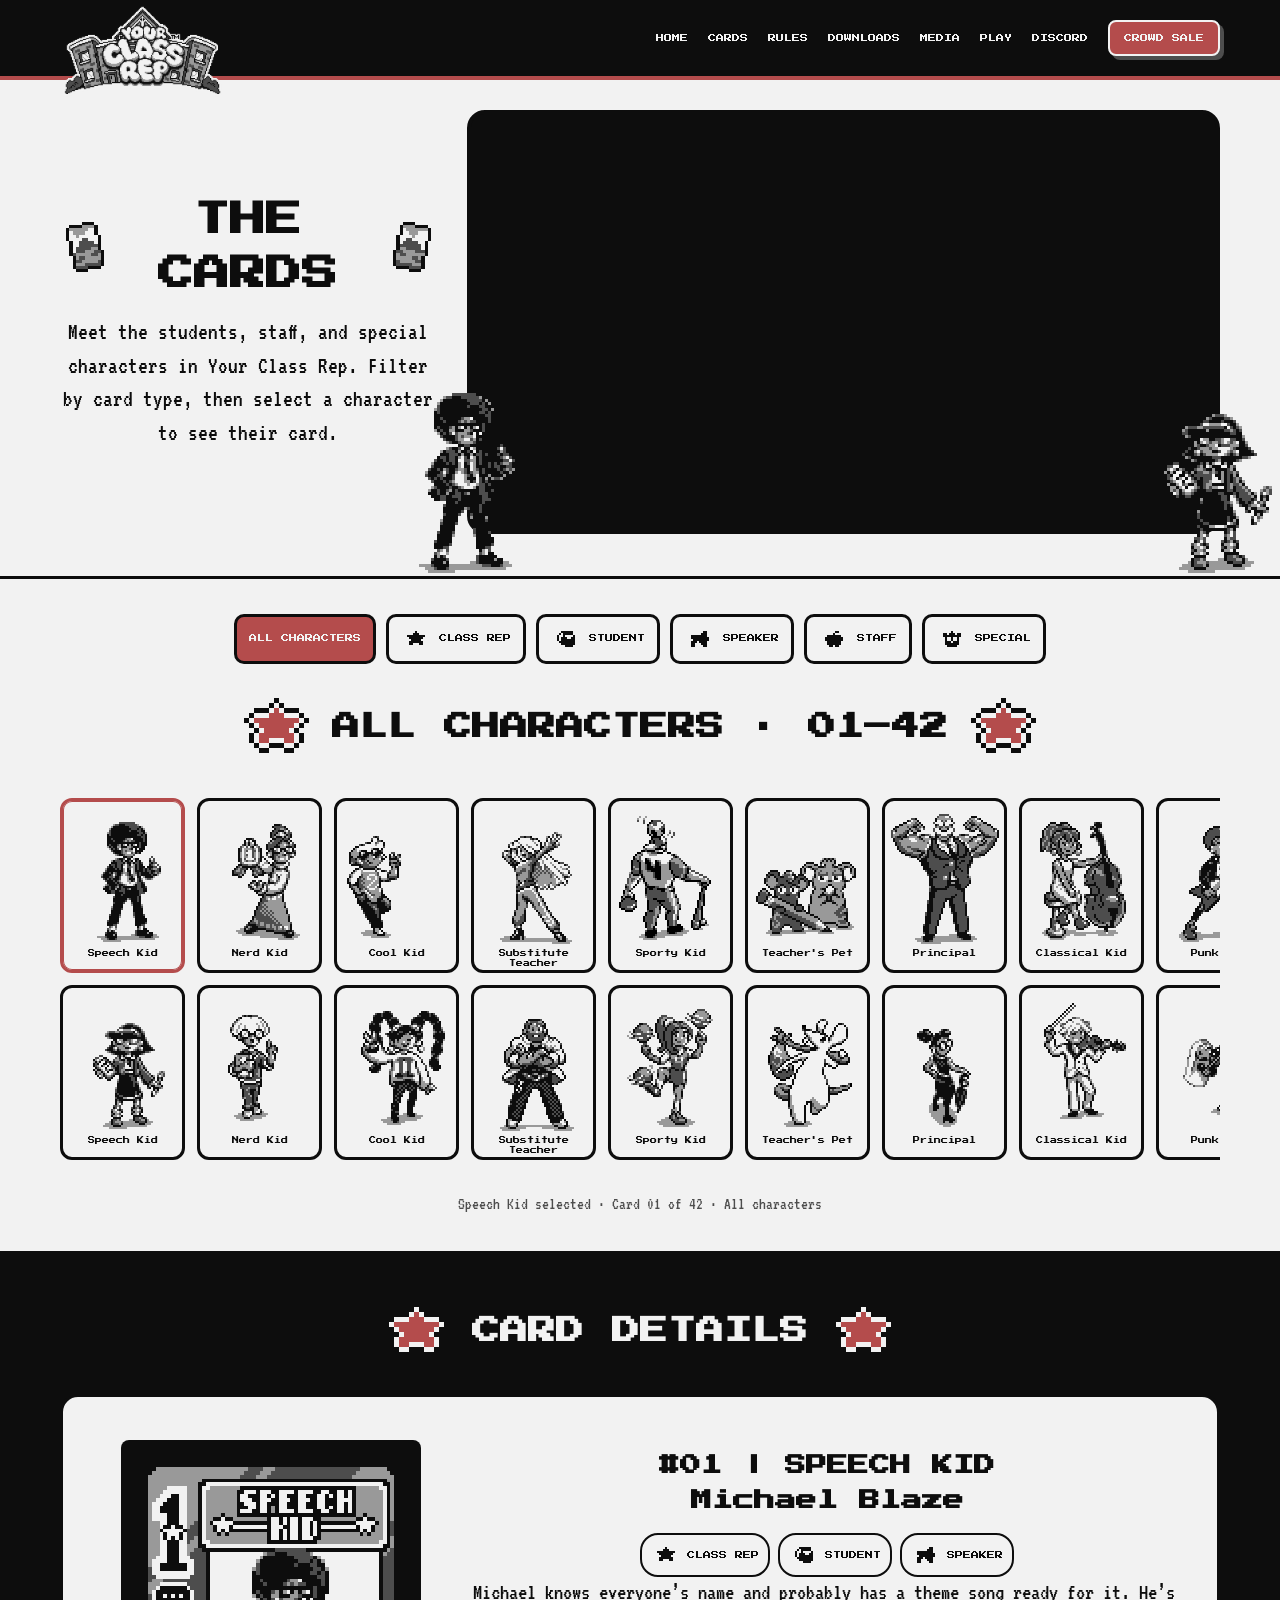
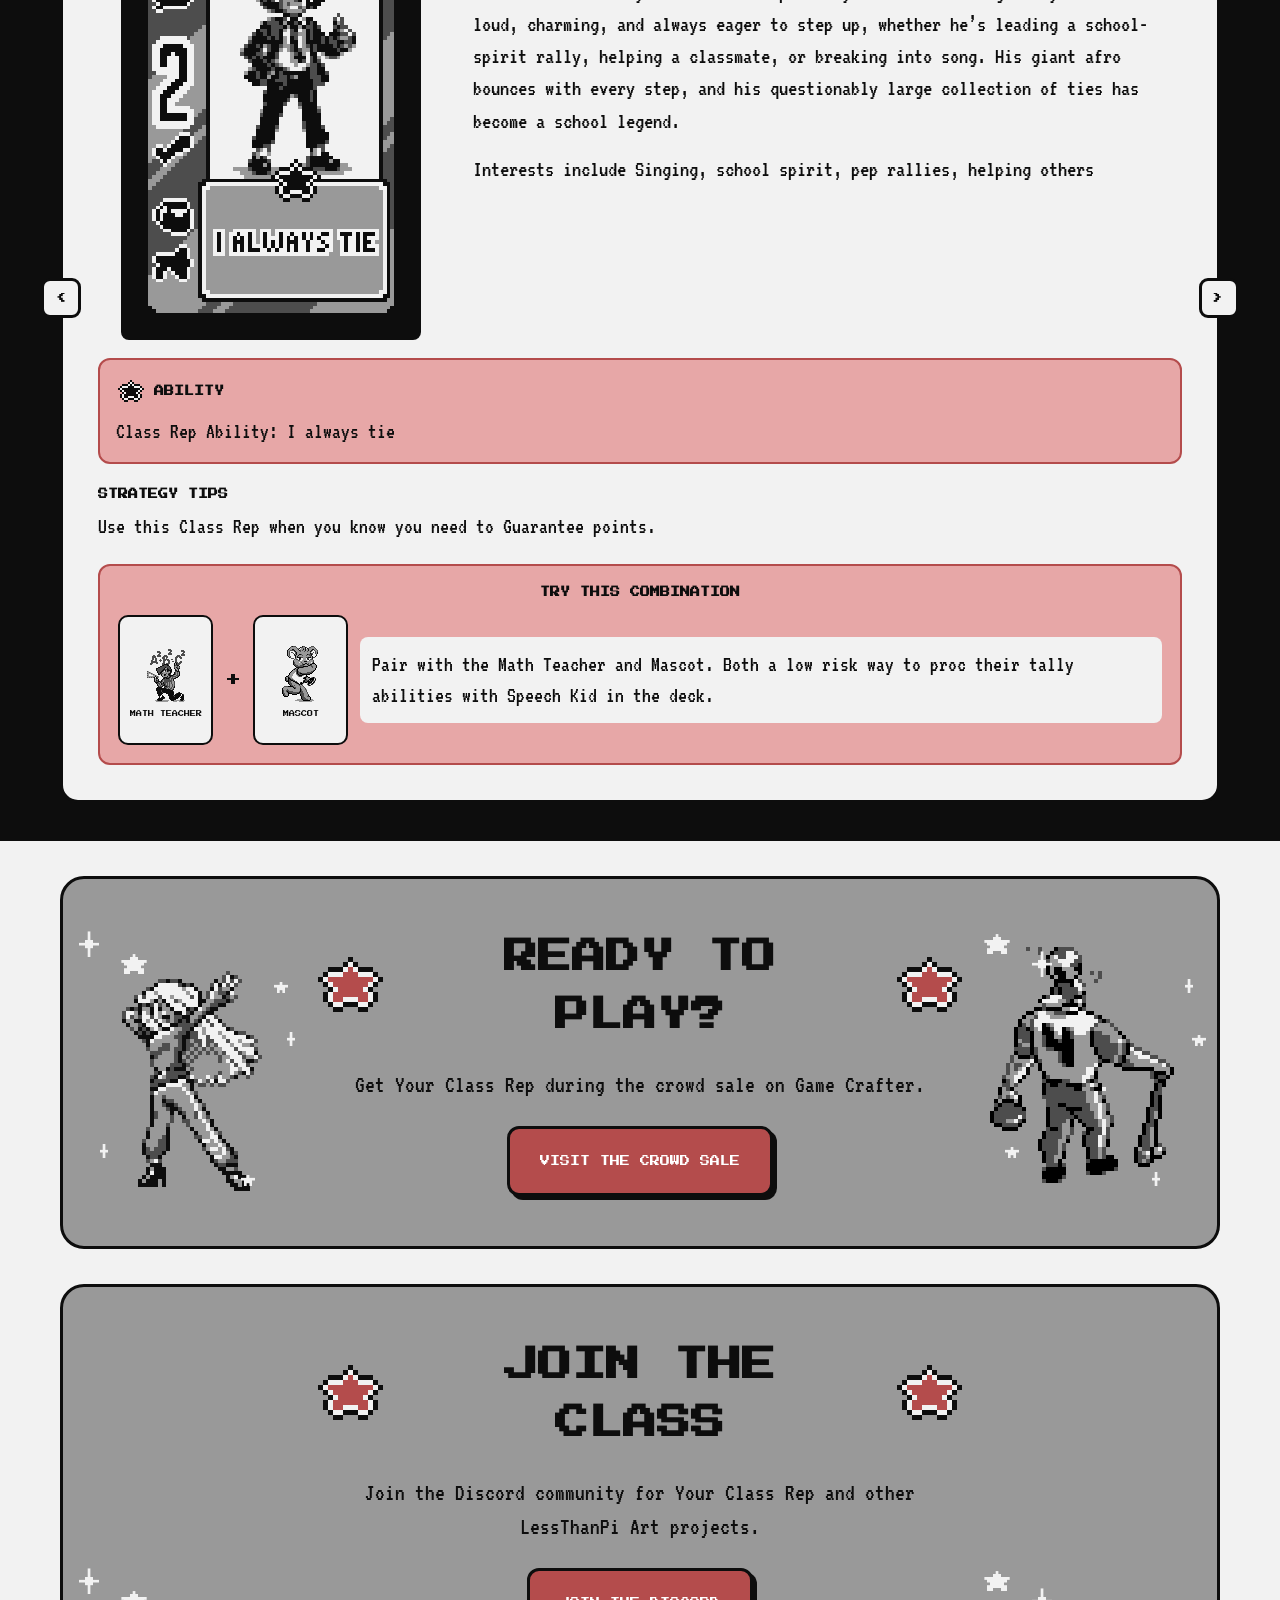
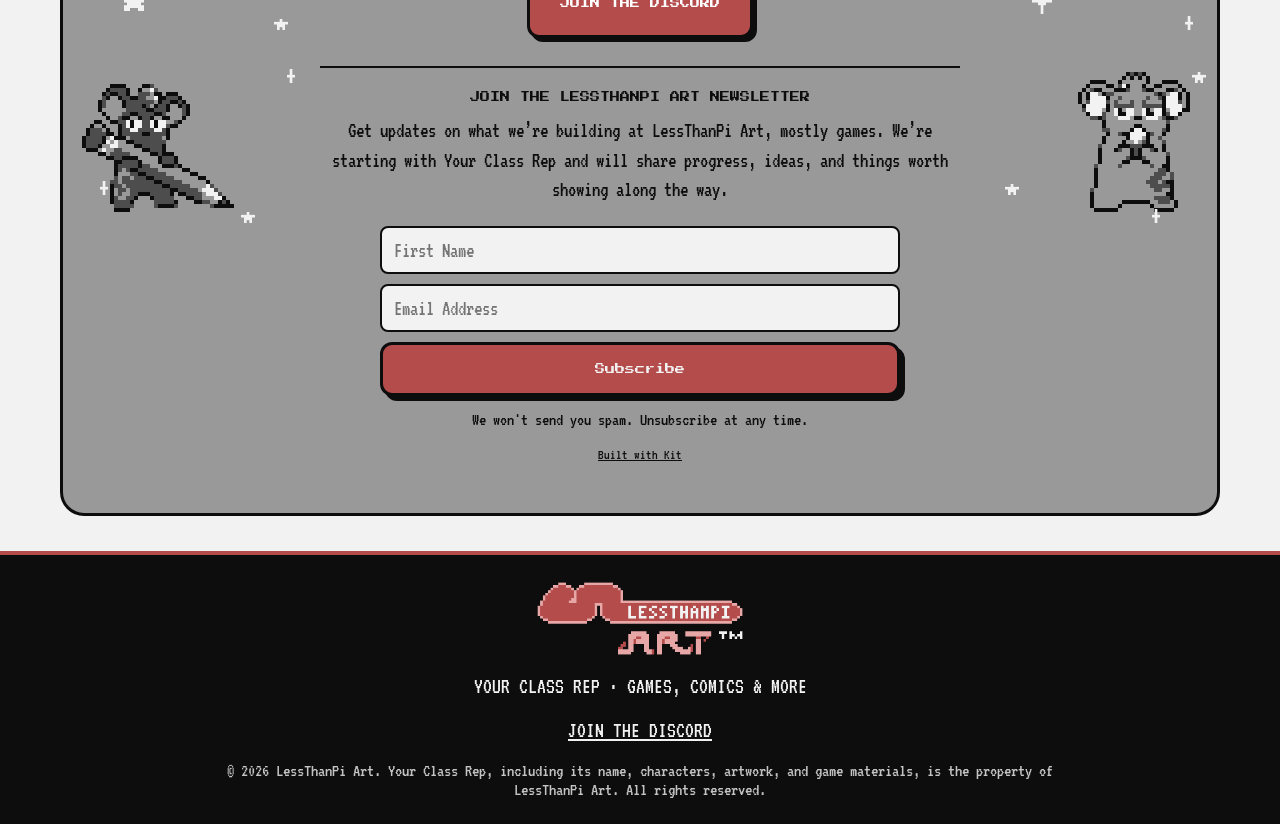
==== commit 902535e7: "The BIG update updated everything Updated browser Game Updated Videos on Card and Rukes Updated Home" ====
--- a/cards.html
+++ b/cards.html
@@ -45,19 +45,26 @@
     .navlinks a { color:var(--white); text-decoration:none; font:8px "Press Start 2P",monospace; }
     .navlinks a:hover { color:#ff8b8b; }
     .navlinks .sale-nav { padding:12px 14px; background:var(--red); border:2px solid var(--white); border-radius:8px; box-shadow:4px 4px 0 var(--dark-gray); }
-    .page-head { display:grid; grid-template-columns:minmax(0,2fr) minmax(270px,1fr); align-items:center; gap:15px; padding:30px 0 26px; text-align:left; }
-    .page-head p { max-width:740px; margin:15px 0 0; font-size:24px; }
+    .page-head { display:grid; grid-template-columns:minmax(0,1fr) minmax(0,2fr); align-items:center; gap:30px; padding:30px 0 42px; text-align:left; }
+    .page-head > div:first-child { text-align:center; }
+    .page-head p { max-width:740px; margin:15px auto 0; font-size:24px; text-align:center; }
     .page-head-portrait { position:relative; display:flex; min-height:290px; align-items:center; justify-content:center; }
     .page-head-art { width:216px; height:280px; object-fit:contain; image-rendering:pixelated; }
     .character-speech { position:absolute; top:-10px; right:95px; width:160px; padding:12px 10px; border:3px solid var(--black); border-radius:16px; background:#fff; font:8px/1.7 "Press Start 2P",monospace; text-align:center; }
     .character-speech::after { content:""; position:absolute; left:18px; bottom:-10px; width:14px; height:14px; border-right:3px solid var(--black); border-bottom:3px solid var(--black); background:#fff; transform:skewY(45deg); }
+    .page-head-portrait.page-head-video-wrap { min-height:0; }
+    .page-head-video { position:relative; width:100%; aspect-ratio:16/9; border:4px solid var(--black); border-radius:18px; background:var(--black); }
+    .page-head-video iframe { display:block; width:100%; height:100%; border:0; border-radius:14px; }
+    .page-head-video-character { position:absolute; z-index:2; bottom:-52px; width:162px; height:210px; object-fit:contain; image-rendering:pixelated; pointer-events:none; }
+    .page-head-video-character.left { left:-94px; }
+    .page-head-video-character.right { right:-74px; }
     .band { padding:35px 0; border-block:3px solid var(--black); }
     #card-detail { color:var(--white); background:var(--black); }
     #card-detail .detail { color:var(--black); }
     .section-title { display:flex; align-items:center; justify-content:center; gap:18px; margin-bottom:22px; text-align:center; }
     .section-title h2 { font-size:clamp(18px,2.7vw,28px); }
     .section-title::before,.section-title::after { content:""; flex:none; width:75px; height:80px; background:center/contain no-repeat url("images/Assets/RedStar.png"); }
-    .page-heading { display:flex; align-items:center; justify-content:flex-start; gap:24px; }
+    .page-heading { display:flex; align-items:center; justify-content:center; gap:24px; }
     .page-heading img { width:50px; height:75px; object-fit:contain; image-rendering:pixelated; }
     .type-tabs { display:flex; justify-content:center; flex-wrap:wrap; gap:10px; margin:0 0 24px; }
     .type-tab { display:inline-flex; min-height:44px; align-items:center; gap:8px; padding:6px 12px; color:var(--black); background:var(--white); border:3px solid var(--black); border-radius:10px; font:8px/1.6 "Press Start 2P",monospace; cursor:pointer; }
@@ -140,6 +147,10 @@
     @media(max-width:800px) {
       .brand img { width:220px; }
       .navlinks a { font-size:7px; }
+      .page-head { grid-template-columns:1fr; gap:24px; }
+      .page-head-video-character { bottom:-28px; width:108px; height:140px; }
+      .page-head-video-character.left { left:-66px; }
+      .page-head-video-character.right { right:-46px; }
       .detail { padding:22px; }
       .detail-visual { width:34%; margin-right:20px; }
       #detail-name,.card-types { width:calc(100% - 34% - 20px); margin-left:calc(34% + 20px); }
@@ -176,6 +187,7 @@
       .detail-copy h2 { font-size:14px; }
       .page-head { grid-template-columns:1fr; gap:8px; padding:29px 0 23px; }
       .page-head-portrait { min-height:clamp(210px,70vw,245px); align-items:flex-end; }
+      .page-head-portrait.page-head-video-wrap { min-height:0; }
       .page-head-art { width:40vw; max-width:160px; height:auto; }
       .character-speech { top:0; right:auto; left:50%; width:min(160px,55vw); padding:6px 7px; font-size:5px; transform:translateX(-50%); }
       .character-speech::after { left:calc(50% - 7px); }
@@ -197,6 +209,7 @@
       .card-nav { z-index:25; visibility:hidden; opacity:0; pointer-events:none; transition:opacity .15s ease; }
       .card-nav.is-section-visible { visibility:visible; opacity:1; pointer-events:auto; }
     }
+    .topbar .brand img { width:166px; transition:none; }
   </style>
   <link rel="stylesheet" href="newsletter.css">
 </head>
@@ -211,7 +224,13 @@
     <section class="page-head wrap">
       <div><div class="page-heading"><img src="images/Assets/TinyCardBack-Large-L.png" alt=""><h1>THE CARDS</h1><img src="images/Assets/TinyCardBack-Large-R.png" alt=""></div>
       <p>Meet the students, staff, and special characters in Your Class Rep. Filter by card type, then select a character to see their card.</p></div>
-      <div class="page-head-portrait"><img class="page-head-art" src="images/Characters/02-SpeechF-Ch.png" alt="Speech Kid 2"><span class="character-speech">WHO WILL YOU PLAY?</span></div>
+      <div class="page-head-portrait page-head-video-wrap">
+        <div class="page-head-video">
+          <iframe src="https://www.youtube-nocookie.com/embed/1VZW6BRRT9M" title="How to play Your Class Rep" loading="eager" referrerpolicy="origin" allow="accelerometer; autoplay; clipboard-write; encrypted-media; gyroscope; picture-in-picture; web-share" allowfullscreen></iframe>
+          <img class="page-head-video-character left" src="images/Characters/01-SpeechM-Ch.png" alt="" aria-hidden="true">
+          <img class="page-head-video-character right" src="images/Characters/02-SpeechF-Ch.png" alt="" aria-hidden="true">
+        </div>
+      </div>
     </section>
     <section class="band" id="character-select" aria-label="Filter characters by type">
       <div class="wrap">
--- a/newsletter.css
+++ b/newsletter.css
@@ -58,19 +58,34 @@
 }
 
 .newsletter-form .formkit-submit {
+  display: flex !important;
   min-height: 54px;
+  align-items: center;
+  justify-content: center;
   padding: 12px !important;
   color: var(--white) !important;
   background: var(--red) !important;
   border: 3px solid var(--black) !important;
   border-radius: 12px !important;
   box-shadow: 5px 5px 0 var(--black) !important;
-  font: 9px "Press Start 2P", monospace !important;
+  font: 10px/1.8 "Press Start 2P", monospace !important;
   cursor: pointer;
+}
+
+.newsletter-form .formkit-submit span {
+  color: inherit !important;
+  font: inherit !important;
 }
 
 .newsletter-form .formkit-submit:hover,
 .newsletter-form .formkit-submit:focus-visible { background: var(--black) !important; }
-.newsletter-form .formkit-guarantee { color: var(--black) !important; font: 18px "VT323", monospace !important; }
+.newsletter-form .formkit-guarantee {
+  display: block !important;
+  clear: both;
+  position: relative;
+  margin: 12px 0 0 !important;
+  color: var(--black) !important;
+  font: 18px/1.35 "VT323", monospace !important;
+}
 .newsletter-form .formkit-powered-by-convertkit-container { margin: 8px 0 0 !important; }
 .newsletter-form .formkit-powered-by-convertkit { color: var(--black); font: 14px "VT323", monospace; }
